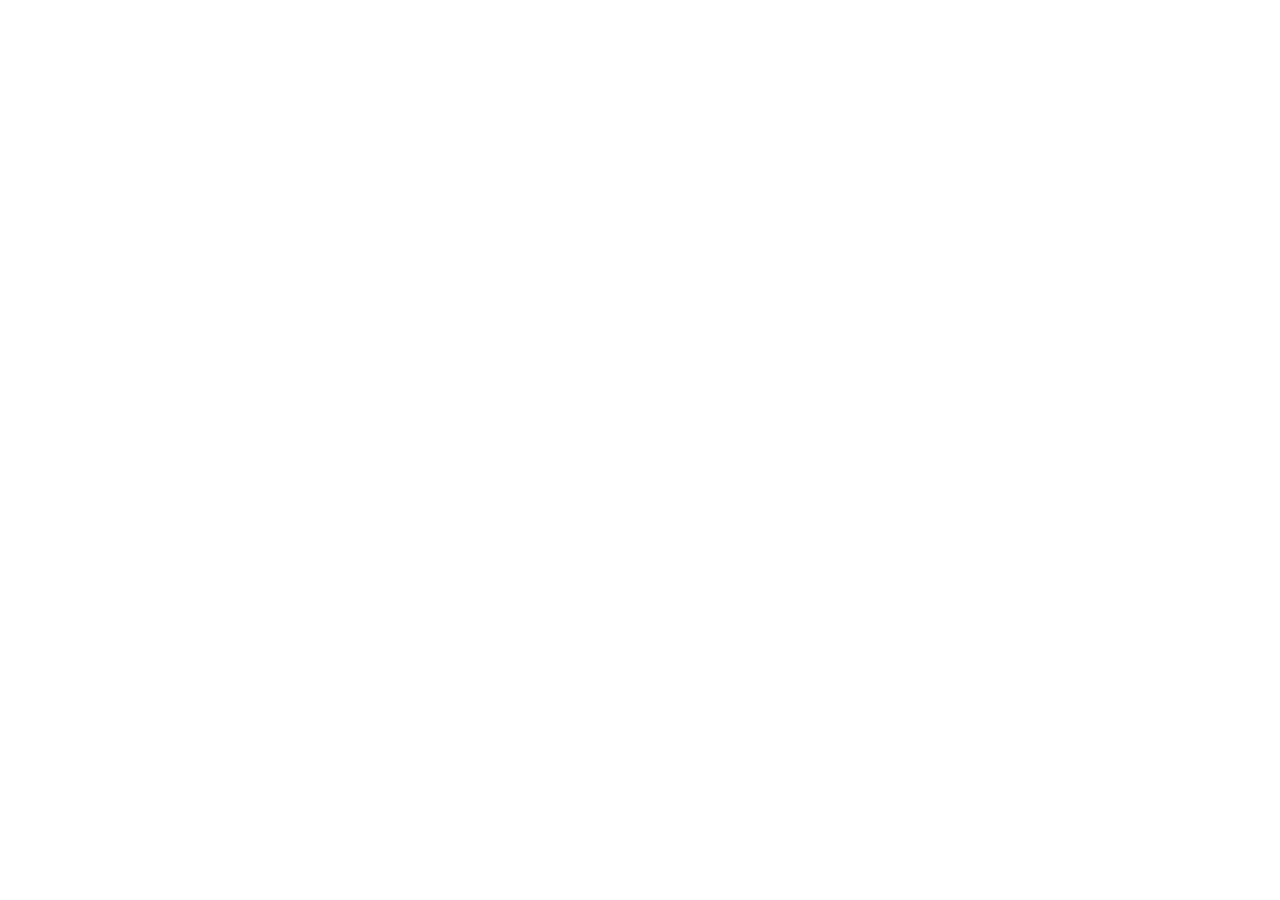
==== index.html @ 50c76ea8 "Initial release." ====
<!DOCTYPE html>
<html>
<head>
  <!--
    If you are serving your web app in a path other than the root, change the
    href value below to reflect the base path you are serving from.

    The path provided below has to start and end with a slash "/" in order for
    it to work correctly.

    For more details:
    * https://developer.mozilla.org/en-US/docs/Web/HTML/Element/base

    This is a placeholder for base href that will be replaced by the value of
    the `--base-href` argument provided to `flutter build`.
  -->
  <base href="$FLUTTER_BASE_HREF">

  <meta charset="UTF-8">
  <meta content="IE=Edge" http-equiv="X-UA-Compatible">
  <meta name="description" content="A new Flutter project.">

  <!-- iOS meta tags & icons -->
  <meta name="mobile-web-app-capable" content="yes">
  <meta name="apple-mobile-web-app-status-bar-style" content="black">
  <meta name="apple-mobile-web-app-title" content="syntax_folio">
  <link rel="apple-touch-icon" href="icons/Icon-192.png">

  <!-- Favicon -->
  <link rel="icon" type="image/png" href="favicon.png"/>

  <title>syntax_folio</title>
  <link rel="manifest" href="manifest.json">
</head>
<body>
  <!--
    You can customize the "flutter_bootstrap.js" script.
    This is useful to provide a custom configuration to the Flutter loader
    or to give the user feedback during the initialization process.

    For more details:
    * https://docs.flutter.dev/platform-integration/web/initialization
  -->
  <script src="flutter_bootstrap.js" async></script>
</body>
</html>
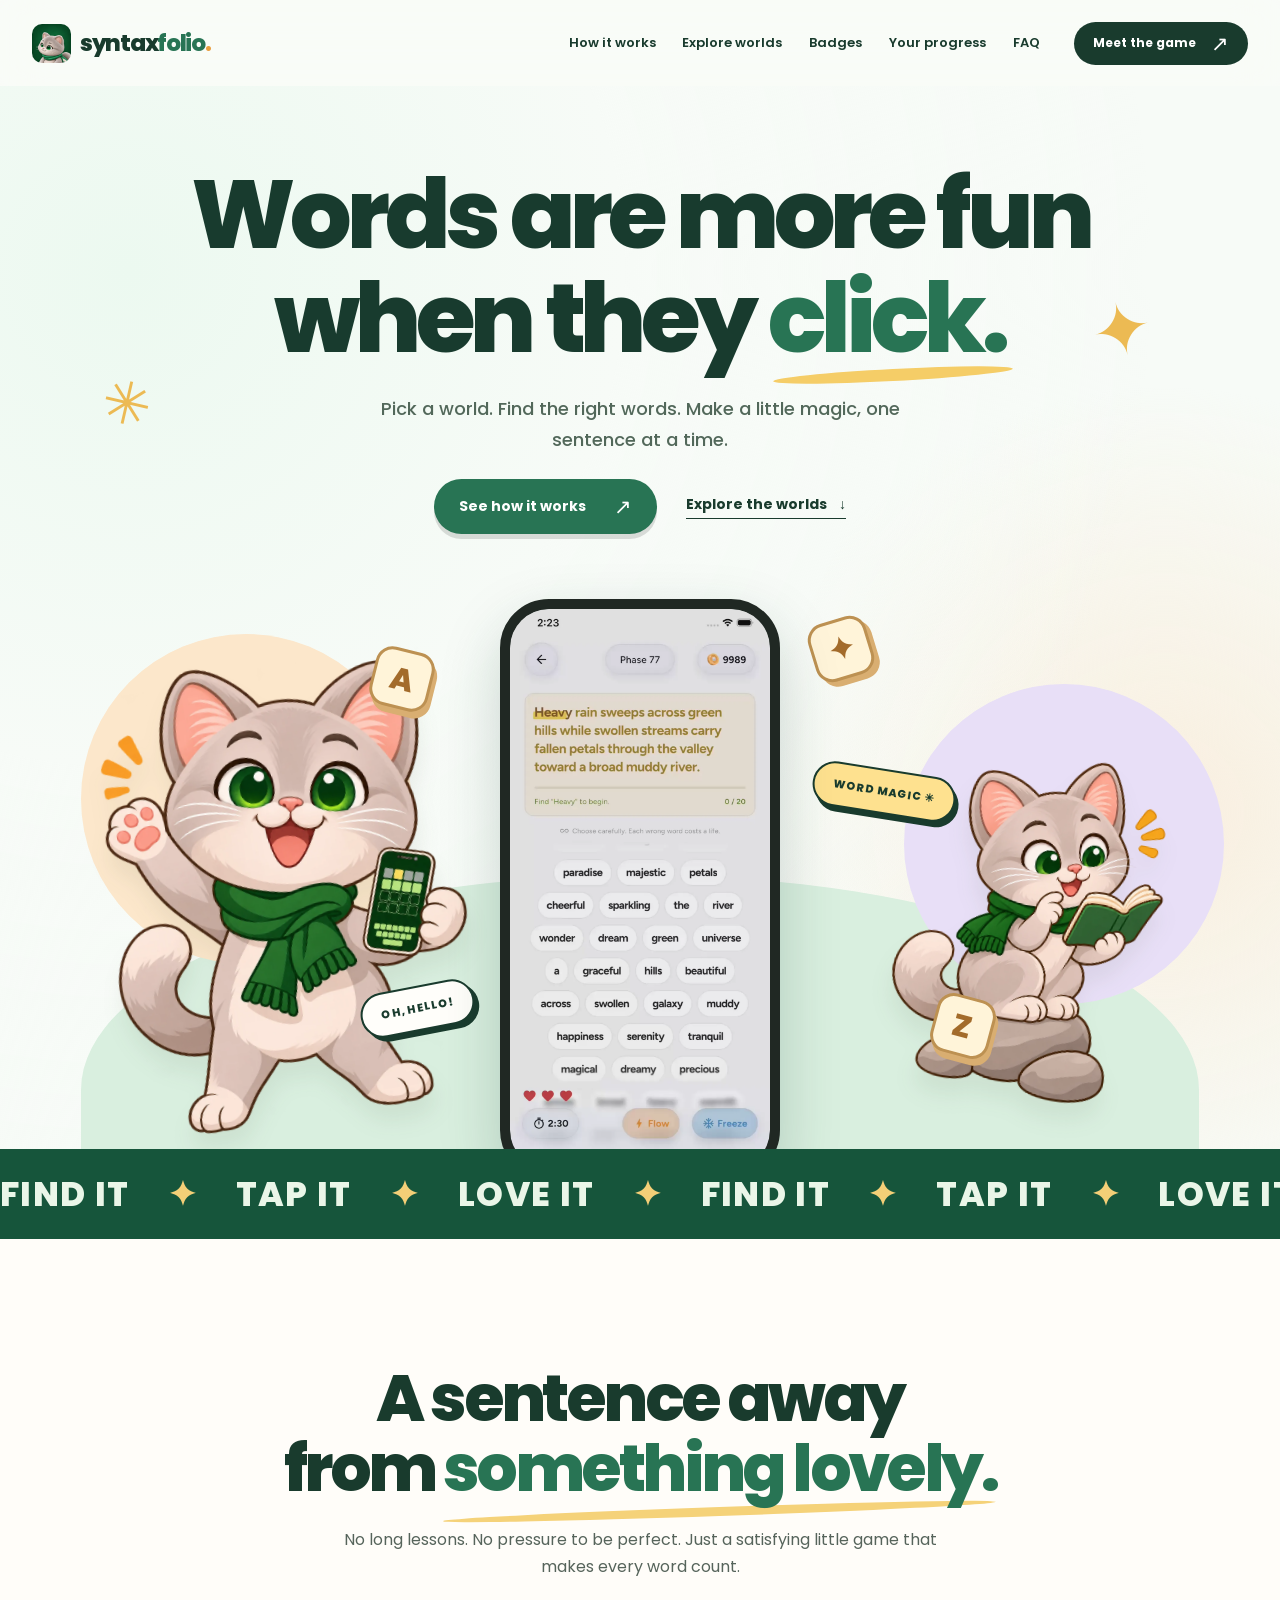
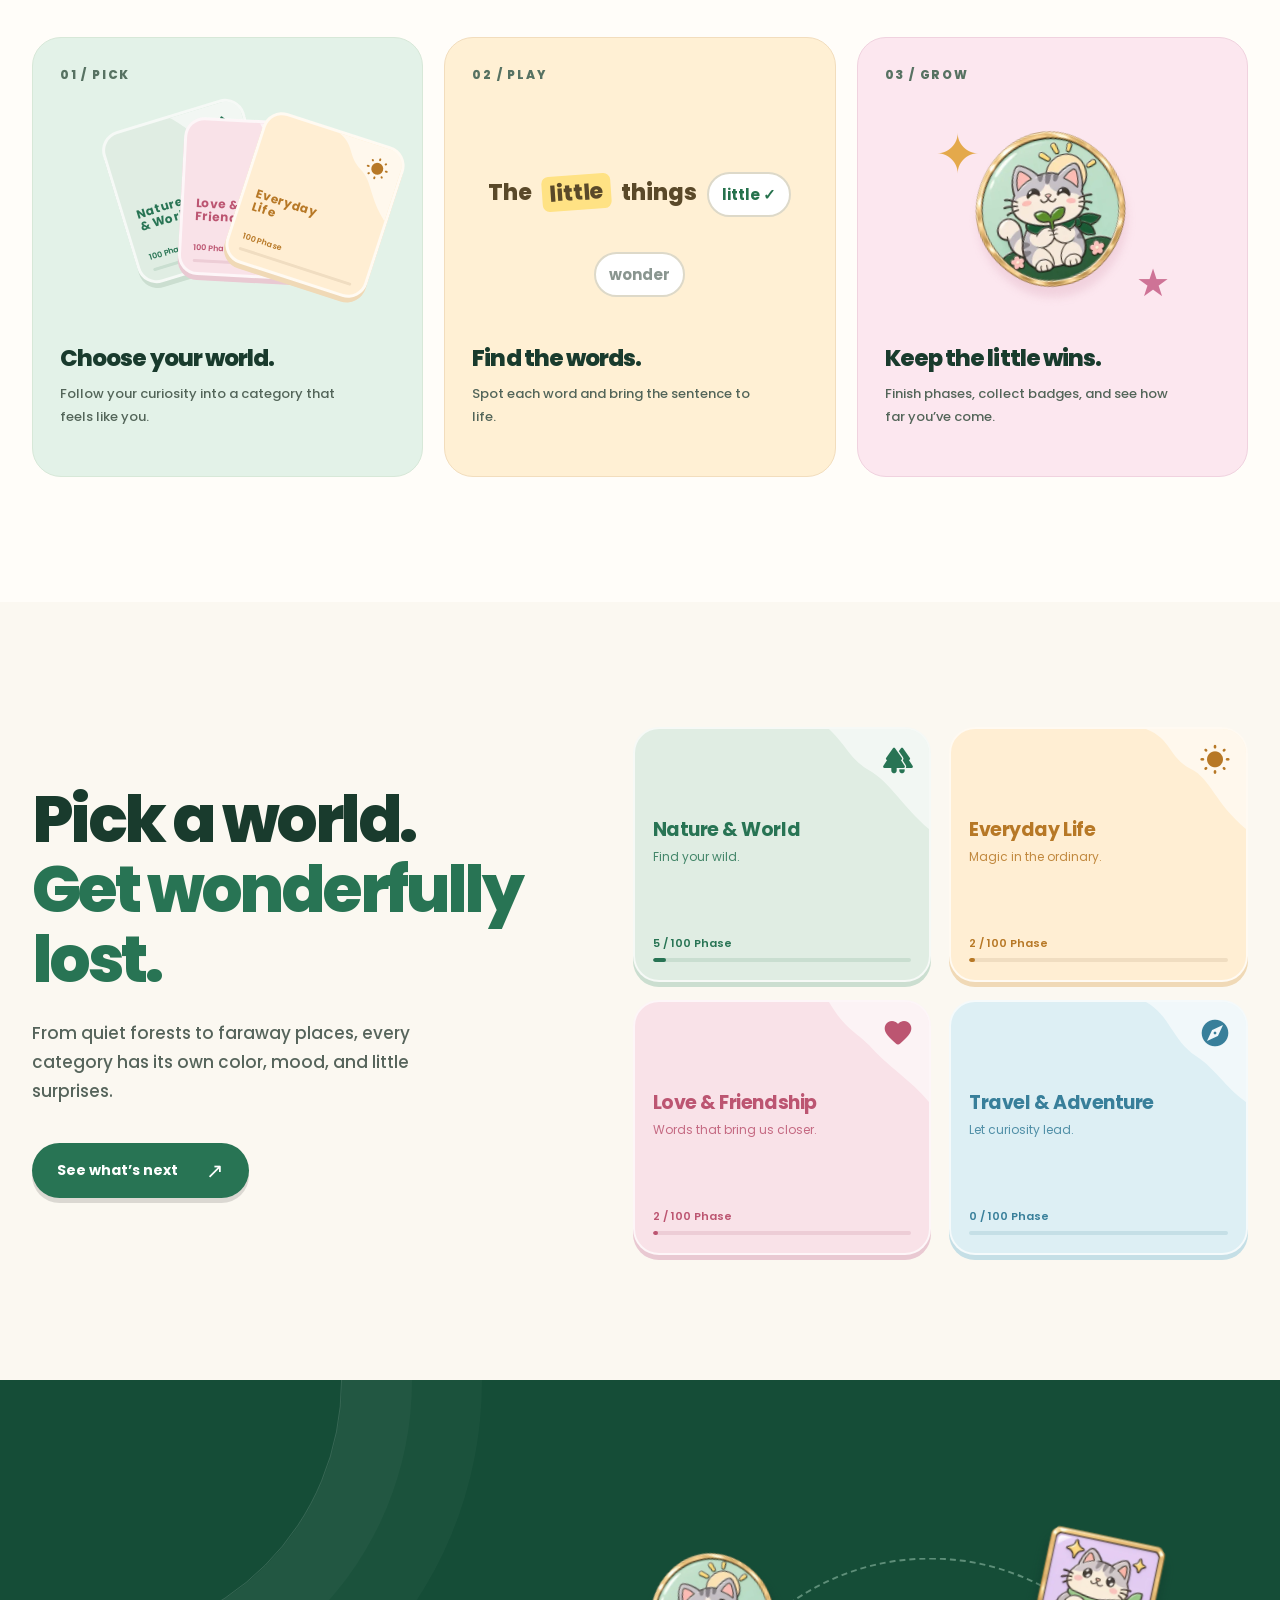
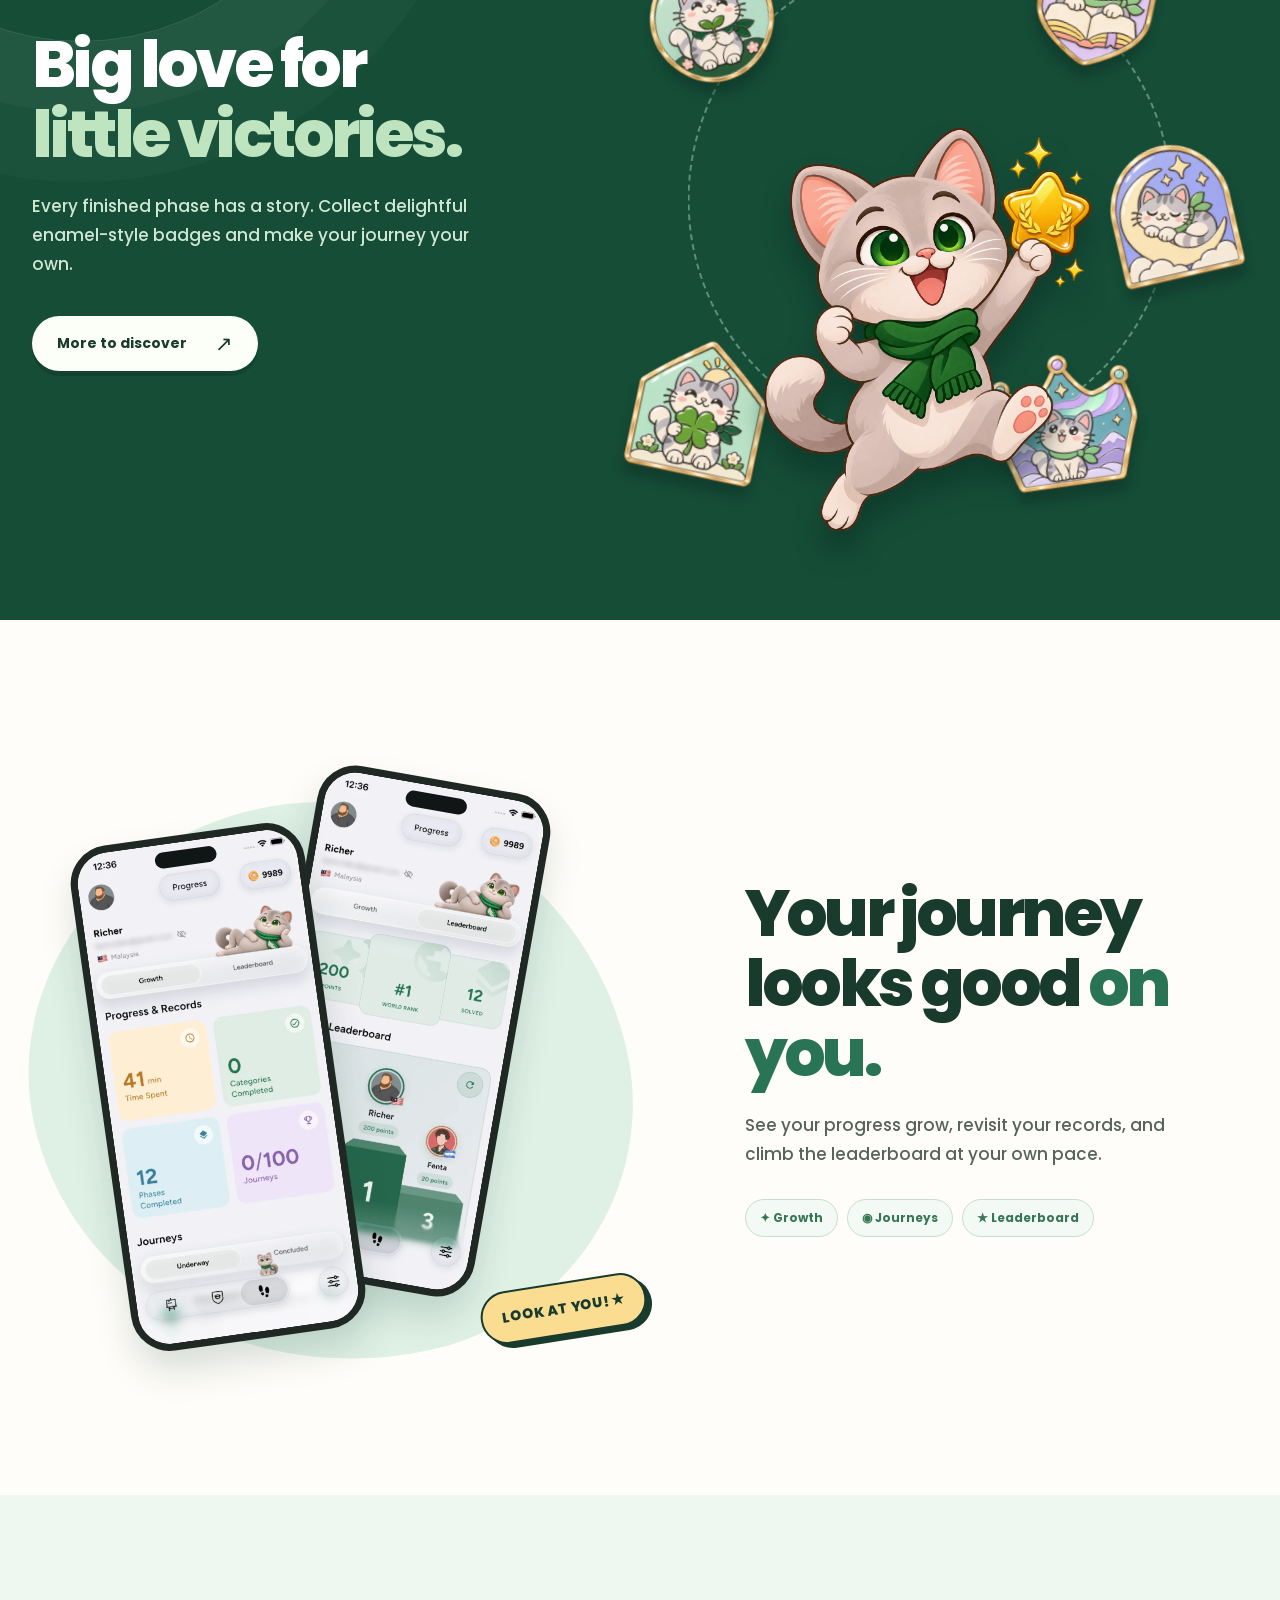
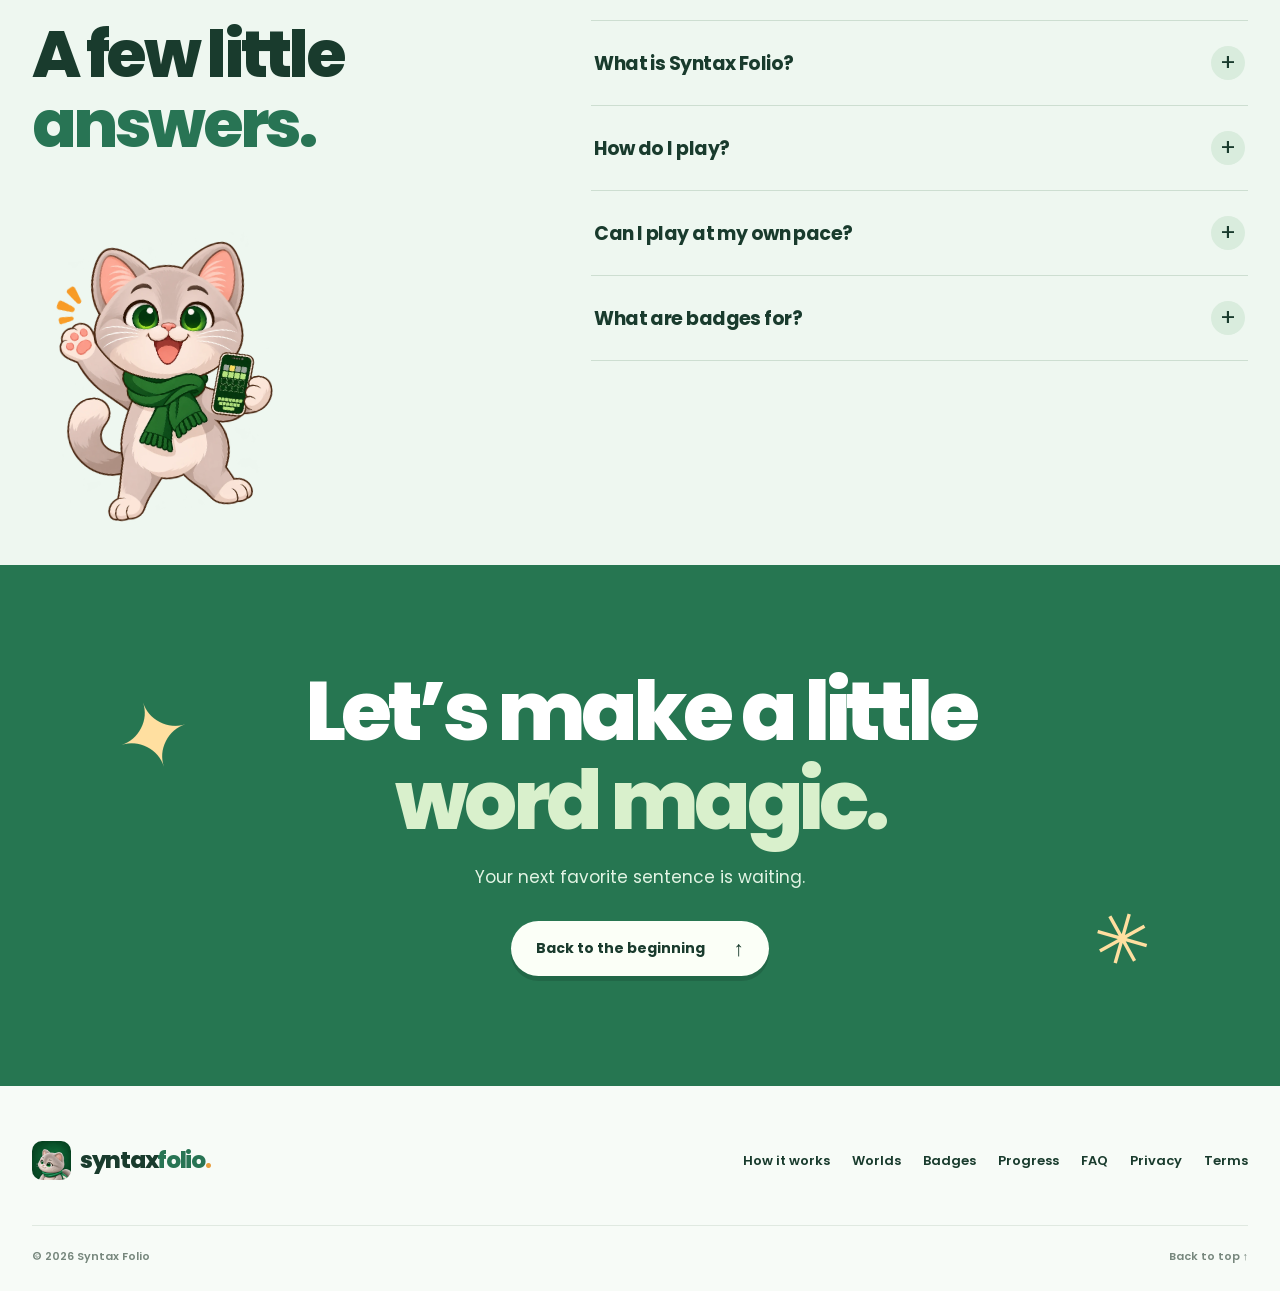
==== commit bef55e1c: "Major releases." ====
--- a/index.html
+++ b/index.html
@@ -1,46 +1,82 @@
-<!DOCTYPE html>
-<html>
+<!doctype html>
+<html lang="en">
 <head>
-  <!--
-    If you are serving your web app in a path other than the root, change the
-    href value below to reflect the base path you are serving from.
-
-    The path provided below has to start and end with a slash "/" in order for
-    it to work correctly.
-
-    For more details:
-    * https://developer.mozilla.org/en-US/docs/Web/HTML/Element/base
-
-    This is a placeholder for base href that will be replaced by the value of
-    the `--base-href` argument provided to `flutter build`.
-  -->
-  <base href="$FLUTTER_BASE_HREF">
-
-  <meta charset="UTF-8">
-  <meta content="IE=Edge" http-equiv="X-UA-Compatible">
-  <meta name="description" content="A new Flutter project.">
-
-  <!-- iOS meta tags & icons -->
-  <meta name="mobile-web-app-capable" content="yes">
-  <meta name="apple-mobile-web-app-status-bar-style" content="black">
-  <meta name="apple-mobile-web-app-title" content="syntax_folio">
-  <link rel="apple-touch-icon" href="icons/Icon-192.png">
-
-  <!-- Favicon -->
-  <link rel="icon" type="image/png" href="favicon.png"/>
-
-  <title>syntax_folio</title>
-  <link rel="manifest" href="manifest.json">
+  <meta charset="utf-8">
+  <meta name="viewport" content="width=device-width, initial-scale=1">
+  <meta name="theme-color" content="#f7fbf7">
+  <meta name="description" content="Syntax Folio turns finding words into a little everyday adventure. Pick a world, finish a sentence, and collect charming cat badges along the way.">
+  <meta property="og:title" content="Syntax Folio — Make a little word magic">
+  <meta property="og:description" content="Pick a world, find the words, and make a little magic.">
+  <meta property="og:type" content="website">
+  <link rel="icon" type="image/png" href="./favicon.png">
+  <link rel="apple-touch-icon" href="./apple-touch-icon.png">
+  <link rel="stylesheet" href="./styles.css">
+  <script src="./script.js" defer></script>
+  <title>Syntax Folio — Make a little word magic</title>
 </head>
 <body>
-  <!--
-    You can customize the "flutter_bootstrap.js" script.
-    This is useful to provide a custom configuration to the Flutter loader
-    or to give the user feedback during the initialization process.
-
-    For more details:
-    * https://docs.flutter.dev/platform-integration/web/initialization
-  -->
-  <script src="flutter_bootstrap.js" async></script>
+  <a class="skip-link" href="#main">Skip to content</a>
+  <header class="site-header" id="top">
+    <div class="nav-shell page-width">
+      <a class="brand" href="#top" aria-label="Syntax Folio, back to top"><span class="brand-mark" aria-hidden="true"><img src="./assets/syntaxfolio_cat_green.png" alt=""></span><span>syntax<span class="brand-accent">folio</span><span class="brand-period">.</span></span></a>
+      <button class="menu-toggle" type="button" aria-label="Open menu" aria-controls="site-nav" aria-expanded="false"><span></span><span></span><span></span></button>
+      <nav class="site-nav" id="site-nav" aria-label="Main navigation"><a href="#how-it-works">How it works</a><a href="#worlds">Explore worlds</a><a href="#badges">Badges</a><a href="#progress">Your progress</a><a href="#faq">FAQ</a></nav>
+      <a class="button button-dark nav-cta" href="#how-it-works">Meet the game <span aria-hidden="true">↗</span></a>
+    </div>
+  </header>
+  <main id="main">
+    <section class="hero" aria-labelledby="hero-title">
+      <div class="hero-spark hero-spark-one" aria-hidden="true">✳</div><div class="hero-spark hero-spark-two" aria-hidden="true">✦</div>
+      <div class="hero-intro page-width">
+        <h1 id="hero-title">Words are more fun<br>when they <em>click.</em></h1>
+        <p class="hero-copy">Pick a world. Find the right words. Make a little magic, one sentence at a time.</p>
+        <div class="hero-actions"><a class="button button-green" href="#how-it-works">See how it works <span aria-hidden="true">↗</span></a><a class="text-link" href="#worlds">Explore the worlds <span aria-hidden="true">↓</span></a></div>
+      </div>
+      <div class="hero-stage page-width" aria-label="Preview of the Syntax Folio game">
+        <span class="hero-blob hero-blob-left" aria-hidden="true"></span><span class="hero-blob hero-blob-right" aria-hidden="true"></span>
+        <span class="floating-tile tile-one" aria-hidden="true">A</span><span class="floating-tile tile-two" aria-hidden="true">✦</span><span class="floating-tile tile-three" aria-hidden="true">Z</span>
+        <img class="hero-cat hero-cat-left" src="./assets/cat-hello.webp" alt="The Syntax Folio cat waving hello while holding a phone" width="420" height="560" fetchpriority="high">
+        <img class="hero-cat hero-cat-right" src="./assets/cat-reading.webp" alt="The Syntax Folio cat reading a book while sitting on stones" width="370" height="500">
+        <div class="hero-sticker sticker-one" aria-hidden="true">OH, HELLO!</div><div class="hero-sticker sticker-two" aria-hidden="true">WORD MAGIC ✳</div>
+      </div>
+      <div class="phone phone-hero"><video src="./assets/preview.mp4" poster="./assets/preview-poster.webp" aria-label="Gameplay preview: find words to finish a sentence" autoplay muted loop playsinline preload="metadata"></video></div>
+      <div class="ticker" aria-hidden="true"><div class="ticker-track">FIND IT <span>✦</span> TAP IT <span>✦</span> LOVE IT <span>✦</span> FIND IT <span>✦</span> TAP IT <span>✦</span> LOVE IT <span>✦</span> FIND IT <span>✦</span> TAP IT <span>✦</span> LOVE IT <span>✦</span></div></div>
+    </section>
+    <section class="section how-section page-width" id="how-it-works" aria-labelledby="how-title">
+      <div class="section-heading centered"><h2 id="how-title">A sentence away<br>from <span class="underlined">something lovely.</span></h2><p>No long lessons. No pressure to be perfect. Just a satisfying little game that makes every word count.</p></div>
+      <div class="steps-grid">
+        <article class="step-card step-mint"><div class="step-number">01 / PICK</div><div class="step-art step-art-world">
+          <div class="mini-world mini-world-green"><svg class="category-wave" viewBox="0 0 100 100" aria-hidden="true"><path d="M0 0 C20 19 20 30 43 43 C64 57 74 78 100 100 L100 0 Z"></path></svg><span class="material-icon category-icon" aria-hidden="true">&#xf0322;</span><strong>Nature<br>&amp; World</strong><small>100 Phase</small><i class="mini-track" aria-hidden="true"></i></div>
+          <div class="mini-world mini-world-pink"><svg class="category-wave" viewBox="0 0 100 100" aria-hidden="true"><path d="M0 0 C16 27 27 30 40 43 C58 64 81 77 100 100 L100 0 Z"></path></svg><span class="material-icon category-icon" aria-hidden="true">&#xf738;</span><strong>Love &amp;<br>Friendship</strong><small>100 Phase</small><i class="mini-track" aria-hidden="true"></i></div>
+          <div class="mini-world mini-world-yellow"><svg class="category-wave" viewBox="0 0 100 100" aria-hidden="true"><path d="M0 0 C26 10 22 28 45 40 C65 50 68 73 100 100 L100 0 Z"></path></svg><span class="material-icon category-icon" aria-hidden="true">&#xf02ae;</span><strong>Everyday<br>Life</strong><small>100 Phase</small><i class="mini-track" aria-hidden="true"></i></div>
+        </div><h3>Choose your world.</h3><p>Follow your curiosity into a category that feels like you.</p></article>
+        <article class="step-card step-cream"><div class="step-number">02 / PLAY</div><div class="step-art word-art" aria-hidden="true"><span>The</span><span class="word-highlight">little</span><span>things</span><span class="word-choice">little ✓</span><span class="word-choice faded">wonder</span></div><h3>Find the words.</h3><p>Spot each word and bring the sentence to life.</p></article>
+        <article class="step-card step-pink"><div class="step-number">03 / GROW</div><div class="step-art reward-art" aria-hidden="true"><span class="reward-sun">✦</span><img src="./assets/badge-first-purr.webp" alt="" width="155" height="155"><span class="reward-star">★</span></div><h3>Keep the little wins.</h3><p>Finish phases, collect badges, and see how far you’ve come.</p></article>
+      </div>
+    </section>
+    <section class="worlds-section section" id="worlds" aria-labelledby="worlds-title"><div class="page-width worlds-layout">
+      <div class="worlds-copy"><h2 id="worlds-title">Pick a world.<br><em>Get wonderfully lost.</em></h2><p>From quiet forests to faraway places, every category has its own color, mood, and little surprises.</p><a class="button button-green" href="#progress">See what’s next <span aria-hidden="true">↗</span></a></div>
+      <div class="worlds-art" aria-label="A selection of colorful categories">
+        <div class="world-card world-green"><svg class="category-wave" viewBox="0 0 100 100" aria-hidden="true"><path d="M0 0 C20 19 20 30 43 43 C64 57 74 78 100 100 L100 0 Z"></path></svg><span class="material-icon category-icon" aria-hidden="true">&#xf0322;</span><strong>Nature &amp; World</strong><small>Find your wild.</small><div class="category-progress"><span>5 / 100 Phase</span><i><b style="width:5%"></b></i></div></div>
+        <div class="world-card world-yellow"><svg class="category-wave" viewBox="0 0 100 100" aria-hidden="true"><path d="M0 0 C26 10 22 28 45 40 C65 50 68 73 100 100 L100 0 Z"></path></svg><span class="material-icon category-icon" aria-hidden="true">&#xf02ae;</span><strong>Everyday Life</strong><small>Magic in the ordinary.</small><div class="category-progress"><span>2 / 100 Phase</span><i><b style="width:2%"></b></i></div></div>
+        <div class="world-card world-pink"><svg class="category-wave" viewBox="0 0 100 100" aria-hidden="true"><path d="M0 0 C16 27 27 30 40 43 C58 64 81 77 100 100 L100 0 Z"></path></svg><span class="material-icon category-icon" aria-hidden="true">&#xf738;</span><strong>Love &amp; Friendship</strong><small>Words that bring us closer.</small><div class="category-progress"><span>2 / 100 Phase</span><i><b style="width:2%"></b></i></div></div>
+        <div class="world-card world-blue"><svg class="category-wave" viewBox="0 0 100 100" aria-hidden="true"><path d="M0 0 C24 13 26 38 50 54 C72 69 77 83 100 100 L100 0 Z"></path></svg><span class="material-icon category-icon" aria-hidden="true">&#xf724;</span><strong>Travel &amp; Adventure</strong><small>Let curiosity lead.</small><div class="category-progress"><span>0 / 100 Phase</span><i><b style="width:0%"></b></i></div></div>
+      </div>
+    </div></section>
+    <section class="badges-section section" id="badges" aria-labelledby="badges-title"><div class="page-width badges-layout">
+      <div class="badges-copy"><h2 id="badges-title">Big love for<br><em>little victories.</em></h2><p>Every finished phase has a story. Collect delightful enamel-style badges and make your journey your own.</p><a class="button button-light" href="#progress">More to discover <span aria-hidden="true">↗</span></a></div>
+      <div class="badge-scene" aria-label="A collection of Syntax Folio badges"><span class="badge-orbit" aria-hidden="true"></span><img class="badge badge-a" src="./assets/badge-first-purr.webp" alt="First Purr badge" loading="lazy"><img class="badge badge-b" src="./assets/badge-word-weaver.webp" alt="Word Weaver badge" loading="lazy"><img class="badge badge-c" src="./assets/badge-moonlit-whiskers.webp" alt="Moonlit Whiskers badge" loading="lazy"><img class="badge badge-d" src="./assets/badge-lucky-clover.webp" alt="Lucky Clover badge" loading="lazy"><img class="badge badge-e" src="./assets/badge-aurora-admirer.webp" alt="Aurora Admirer badge" loading="lazy"><img class="badges-cat" src="./assets/cat-celebrate.webp" alt="The cat celebrating with a golden badge" loading="lazy"></div>
+    </div></section>
+    <section class="section progress-section page-width" id="progress" aria-labelledby="progress-title">
+      <div class="progress-visual"><div class="progress-blob" aria-hidden="true"></div><div class="phone phone-progress phone-progress-back"><span class="phone-camera" aria-hidden="true"></span><img src="./assets/screen-6.webp" alt="Leaderboard preview" loading="lazy" width="680" height="1471"></div><div class="phone phone-progress phone-progress-front"><span class="phone-camera" aria-hidden="true"></span><img src="./assets/screen-5.webp" alt="Growth and progress preview" loading="lazy" width="680" height="1471"></div><span class="progress-sticker" aria-hidden="true">LOOK AT YOU! ★</span></div>
+      <div class="progress-copy"><h2 id="progress-title">Your journey<br>looks good <em>on you.</em></h2><p>See your progress grow, revisit your records, and climb the leaderboard at your own pace.</p><div class="progress-chips"><span>✦ Growth</span><span>◉ Journeys</span><span>★ Leaderboard</span></div></div>
+    </section>
+    <section class="faq-section section" id="faq" aria-labelledby="faq-title"><div class="page-width faq-layout">
+      <div class="faq-intro"><h2 id="faq-title">A few little<br><em>answers.</em></h2><img src="./assets/cat-hello.webp" alt="Our cat is happy to help" loading="lazy"></div>
+      <div class="faq-list"><details><summary>What is Syntax Folio?<span aria-hidden="true">+</span></summary><p>It’s a word-finding game where you complete sentences, explore themed worlds, and celebrate your progress along the way.</p></details><details><summary>How do I play?<span aria-hidden="true">+</span></summary><p>Choose a category and phase, then tap the correct words in order to complete the sentence. Each phase is a fresh little challenge.</p></details><details><summary>Can I play at my own pace?<span aria-hidden="true">+</span></summary><p>Absolutely. Pick a world whenever you like and return to your journey whenever a little wordplay sounds good.</p></details><details><summary>What are badges for?<span aria-hidden="true">+</span></summary><p>Badges mark the milestones you reach as you play. Collect them and watch your own story take shape.</p></details></div>
+    </div></section>
+    <section class="final-cta" aria-labelledby="final-title"><div class="page-width final-inner"><span class="final-star final-star-a" aria-hidden="true">✦</span><span class="final-star final-star-b" aria-hidden="true">✳</span><h2 id="final-title">Let’s make a little<br><em>word magic.</em></h2><p>Your next favorite sentence is waiting.</p><a class="button button-light" href="#top">Back to the beginning <span aria-hidden="true">↑</span></a></div></section>
+  </main>
+  <footer class="site-footer"><div class="page-width footer-main"><a class="brand" href="#top"><span class="brand-mark" aria-hidden="true"><img src="./assets/syntaxfolio_cat_green.png" alt=""></span><span>syntax<span class="brand-accent">folio</span><span class="brand-period">.</span></span></a><nav aria-label="Footer navigation"><a href="#how-it-works">How it works</a><a href="#worlds">Worlds</a><a href="#badges">Badges</a><a href="#progress">Progress</a><a href="#faq">FAQ</a><a href="./privacy/">Privacy</a><a href="./terms/">Terms</a></nav></div><div class="footer-bottom page-width"><span>© <span id="year">2026</span> Syntax Folio</span><a href="#top">Back to top ↑</a></div></footer>
 </body>
 </html>
--- a/styles.css
+++ b/styles.css
@@ -0,0 +1,276 @@
+@font-face{font-family:Poppins;font-style:normal;font-weight:400;font-display:swap;src:url('./assets/poppins-400.woff2') format('woff2')}
+@font-face{font-family:Poppins;font-style:normal;font-weight:500;font-display:swap;src:url('./assets/poppins-500.woff2') format('woff2')}
+@font-face{font-family:Poppins;font-style:normal;font-weight:600;font-display:swap;src:url('./assets/poppins-600.woff2') format('woff2')}
+@font-face{font-family:Poppins;font-style:normal;font-weight:700;font-display:swap;src:url('./assets/poppins-700.woff2') format('woff2')}
+@font-face{font-family:Poppins;font-style:normal;font-weight:800;font-display:swap;src:url('./assets/poppins-800.woff2') format('woff2')}
+@font-face{font-family:Poppins;font-style:normal;font-weight:900;font-display:swap;src:url('./assets/poppins-900.woff2') format('woff2')}
+:root{--ink:#193b2d;--deep:#154d37;--green:#287454;--green-dark:#16553b;--mint:#dcefe3;--pale:#f7fbf7;--cream:#fff9ee;--yellow:#ffeec7;--pink:#fbe4eb;--blue:#dff2f7;--line:#d4e4d9;--body:#56645b}
+*{box-sizing:border-box}
+html{scroll-behavior:smooth;scroll-padding-top:90px}
+body{margin:0;overflow-x:hidden;background:#fffdf9;color:var(--ink);font-family:Poppins,Arial,sans-serif;font-size:16px}
+img{max-width:100%;display:block}
+a{color:inherit;text-decoration:none}
+button{font:inherit}
+::selection{background:#ffe7a4;color:var(--ink)}
+.page-width{width:min(100% - 64px,1260px);margin-inline:auto}
+.skip-link{position:fixed;top:-80px;left:20px;z-index:100;background:var(--ink);color:white;padding:12px 18px;border-radius:12px}
+.skip-link:focus{top:12px}
+.site-header{position:sticky;top:0;z-index:50;background:rgba(247,251,247,.72);-webkit-backdrop-filter:blur(22px) saturate(1.25);backdrop-filter:blur(22px) saturate(1.25)}
+.nav-shell{height:86px;display:flex;align-items:center;gap:34px}
+.brand{display:inline-flex;align-items:center;gap:9px;white-space:nowrap;font-size:23px;font-weight:800;letter-spacing:-1.3px;line-height:1}
+.brand-mark{display:block;width:39px;height:39px;overflow:hidden;border-radius:13px;background:#d9ebdb;transform:rotate(-8deg)}
+.brand-mark img{width:100%;height:100%;object-fit:cover;object-position:center 17%;transform:scale(1.5) rotate(8deg)}
+.brand-accent{color:var(--green)}
+.brand-period{color:#e99e3f}
+.site-nav{display:flex;align-items:center;gap:clamp(15px,2.1vw,34px);margin-left:auto}
+.site-nav a,.footer-main nav a{font-size:13px;font-weight:600;transition:color .2s}
+.site-nav a:hover,.footer-main nav a:hover{color:var(--green)}
+.button{display:inline-flex;align-items:center;justify-content:center;gap:28px;min-height:55px;padding:13px 25px;border-radius:100px;font-size:14px;font-weight:700;white-space:nowrap;box-shadow:0 5px 0 rgba(0,0,0,.13);transition:transform .22s,box-shadow .22s,background-color .22s}
+.button:hover{transform:translateY(3px);box-shadow:0 2px 0 rgba(0,0,0,.13)}
+.button span{font-size:21px;font-weight:500;line-height:1}
+.button-dark{background:var(--ink);color:#fff}
+.button-green{background:var(--green);color:#fff}
+.button-light{background:#fbfff7;color:var(--ink)}
+.nav-cta{min-height:43px;padding:9px 19px;gap:15px;font-size:12px;box-shadow:none}
+.nav-cta:hover{box-shadow:none;transform:translateY(-2px)}
+.menu-toggle{display:none}
+.eyebrow{margin:0 0 20px;font-size:12px;font-weight:800;letter-spacing:.17em;color:#b0634e;text-transform:uppercase}
+.eyebrow-green{color:var(--green)}
+.eyebrow-light{color:#c9f2d4}
+.eyebrow-dot{display:inline-block;width:8px;height:8px;margin-right:6px;border-radius:50%;background:#e6a63f}
+h1,h2,h3,p{margin-top:0}
+h1,h2{font-weight:800;letter-spacing:-.055em;line-height:1.07}
+h1 em,h2 em{font-style:normal;color:var(--green)}
+h2{font-size:clamp(42px,5.1vw,76px)}
+p{line-height:1.7}
+.hero{position:relative;overflow:hidden;background:radial-gradient(circle at 10% 16%,#ecf9f0 0,#f7fbf7 33%,transparent 68%),radial-gradient(circle at 91% 63%,#f9efdf 0,transparent 31%),#f7fbf7}
+.hero-intro{position:relative;z-index:3;text-align:center;padding-top:76px}
+.hero h1{margin:0 auto 24px;max-width:1000px;font-size:clamp(56px,7.6vw,112px);color:#183b2e}
+.hero h1 em{position:relative;white-space:nowrap}
+.hero h1 em:after{content:"";position:absolute;left:2%;right:-3%;bottom:4%;height:12px;background:#f5cd67;z-index:-1;transform:rotate(-3deg);border-radius:50%}
+.hero-copy{max-width:540px;margin:0 auto 24px;color:#52685a;font-size:18px;font-weight:500}
+.hero-actions{display:flex;justify-content:center;align-items:center;gap:29px}
+.text-link{font-size:14px;font-weight:700;border-bottom:1.5px solid var(--ink);padding-bottom:3px}
+.text-link span{margin-left:9px}
+.hero-stage{position:relative;height:585px;margin-top:30px;isolation:isolate}
+.hero-stage:before{content:"";position:absolute;left:4%;right:4%;bottom:-156px;height:430px;border-radius:50% 50% 0 0;background:#d9efdf;z-index:-2}
+.hero-blob{position:absolute;border-radius:50%;z-index:-1}
+.hero-blob-left{width:330px;height:330px;left:4%;top:70px;background:#fce7cb}
+.hero-blob-right{width:320px;height:320px;right:2%;top:120px;background:#e8dff7}
+.hero-cat{position:absolute;object-fit:contain;filter:drop-shadow(0 18px 10px rgba(58,73,50,.08))}
+.hero-cat-left{z-index:3;width:390px;left:5%;bottom:-20px;transform:rotate(-9deg)}
+.hero-cat-right{z-index:3;width:310px;right:5%;bottom:-30px;transform:rotate(8deg)}
+.phone{position:relative;overflow:hidden;background:#111615;border:10px solid #202823;border-radius:49px;box-shadow:0 25px 60px #1d453c35,0 4px 0 #4d5f54 inset}
+.phone img,.phone video{display:block;width:100%;height:100%;object-fit:cover;border-radius:37px}
+.phone-camera{position:absolute;z-index:2;top:12px;left:50%;transform:translateX(-50%);width:77px;height:20px;border-radius:16px;background:#101615}
+.phone-hero{position:absolute;z-index:5;left:50%;bottom:60px;width:280px;height:580px;transform:translateX(-50%)}
+.floating-tile{position:absolute;z-index:5;display:grid;place-items:center;width:60px;height:60px;border:3px solid #bd9152;border-radius:17px;background:#fff4d9;color:#a36b2b;font-weight:800;font-size:31px;box-shadow:4px 6px 0 #d9ae71}
+.tile-one{left:28%;top:85px;transform:rotate(14deg)}
+.tile-two{right:31%;top:55px;transform:rotate(-17deg)}
+.tile-three{right:21%;bottom:93px;transform:rotate(15deg)}
+.hero-sticker{position:absolute;z-index:4;display:grid;place-items:center;padding:12px 19px;background:#fffefa;border:2px solid var(--ink);border-radius:40px;font-size:11px;font-weight:800;letter-spacing:.06em;box-shadow:4px 5px 0 var(--ink)}
+.sticker-one{left:27%;bottom:118px;transform:rotate(-11deg)}
+.sticker-two{right:24%;top:205px;transform:rotate(9deg);background:#fee18f}
+.hero-spark{position:absolute;color:#ecba53;line-height:1}
+.hero-spark-one{left:8%;top:25%;font-size:59px;transform:rotate(13deg)}
+.hero-spark-two{right:10%;top:18%;font-size:72px;transform:rotate(-13deg)}
+.hero-bottom{position:relative;z-index:5;display:flex;align-items:center;justify-content:center;gap:25px;height:56px;background:#d9efdf;color:#38634b;font-size:11px;font-weight:800;letter-spacing:.13em;text-transform:uppercase}
+.hero-bottom span:nth-child(2){font-size:18px;color:#e8b545}
+.ticker{overflow:hidden;background:var(--green-dark);color:#eaf6e8;height:90px;display:flex;align-items:center;position:relative;z-index:6}
+.ticker-track{white-space:nowrap;width:max-content;font-size:34px;font-weight:800;letter-spacing:.04em;animation:ticker 26s linear infinite}
+.ticker-track span{color:#f4cf77;margin:0 30px}
+@keyframes ticker{to{transform:translateX(-33.333%)}}
+.section{padding-top:125px;padding-bottom:125px}
+.section-heading{max-width:750px;margin:0 auto 57px}
+.centered{text-align:center}
+.section-heading h2{margin-bottom:22px}
+.section-heading>p:last-child{max-width:615px;margin-inline:auto;color:var(--body);font-size:16px}
+.underlined{position:relative;white-space:nowrap;color:var(--green)}
+.underlined:after{content:"";position:absolute;bottom:-2px;left:0;right:0;height:9px;background:#f5d279;border-radius:50%;z-index:-1;transform:rotate(-2deg)}
+.steps-grid{display:grid;grid-template-columns:repeat(3,1fr);gap:21px}
+.step-card{position:relative;overflow:hidden;min-height:440px;padding:28px 27px 32px;border-radius:29px;border:1px solid #d7e8d8}
+.step-mint{background:#e3f2e8}.step-cream{background:#fff0d4;border-color:#f2ddbd}.step-pink{background:#fce7ef;border-color:#f0d2df}
+.step-number{font-size:12px;font-weight:800;letter-spacing:.15em;color:#577262}
+.step-art{position:relative;height:245px;margin-bottom:12px}
+.step-card h3{margin:0 0 8px;font-size:23px;letter-spacing:-.04em;font-weight:800}
+.step-card p{max-width:300px;margin:0;color:#536559;font-size:13px;font-weight:500}
+.mini-world{position:absolute;width:148px;height:158px;border:3px solid white;border-radius:24px;padding:65px 14px 15px;font-size:13px;font-weight:800;line-height:1.25;box-shadow:0 8px 0 #21493316}
+.mini-world span{position:absolute;right:13px;top:12px;font-size:25px}
+.mini-world-green{top:28px;left:17%;background:#d0e7da;color:#287454;transform:rotate(-17deg)}
+.mini-world-pink{top:36px;left:36%;background:#fbdde7;color:#bd4f73;transform:rotate(3deg)}
+.mini-world-yellow{top:42px;left:54%;background:#ffe5af;color:#af7627;transform:rotate(18deg)}
+.word-art{padding-top:53px;text-align:center}
+.word-art>span:not(.word-choice){display:inline-block;margin:5px;font-size:22px;font-weight:800;color:#5a4929}
+.word-art .word-highlight{background:#ffe284;border-radius:7px;padding:1px 7px;transform:rotate(-4deg)}
+.word-choice{display:inline-block;margin:35px 5px 0;padding:9px 13px;border:2px solid #ddd9c9;border-radius:30px;background:#fff;font-size:15px;font-weight:700;color:#26724d}
+.word-choice.faded{color:#8a9690}
+.reward-art{display:flex;align-items:center;justify-content:center}
+.reward-art img{width:180px;height:180px;object-fit:contain;transform:rotate(-11deg);filter:drop-shadow(0 11px 4px #b1507325)}
+.reward-sun,.reward-star{position:absolute;color:#e4a94b;font-size:54px}
+.reward-sun{left:15%;top:30px}.reward-star{right:15%;bottom:18px;color:#ce7396;font-size:38px}
+.worlds-section{background:#fbf8f1;overflow:hidden}
+.worlds-layout{display:grid;grid-template-columns:.9fr 1.1fr;gap:8%;align-items:center}
+.worlds-copy h2{margin-bottom:24px}
+.worlds-copy>p:not(.eyebrow),.badges-copy>p:not(.eyebrow),.progress-copy>p:not(.eyebrow){max-width:450px;color:var(--body);font-size:17px;font-weight:500}
+.worlds-copy .button{margin-top:20px}
+.worlds-art{position:relative;height:555px}
+.world-card{position:absolute;width:44%;height:215px;display:flex;flex-direction:column;justify-content:flex-end;gap:3px;padding:20px 21px;border:3px solid white;border-radius:28px;box-shadow:0 11px 0 #21493316}
+.world-card strong{font-size:20px;line-height:1.2}
+.world-card small{font-size:11px;font-weight:500}
+.world-icon{position:absolute;top:16px;right:20px;font-size:28px}
+.world-green{top:0;left:2%;background:#e0efe4;color:#287454;transform:rotate(-8deg)}
+.world-yellow{top:10px;right:5%;background:#ffedca;color:#b57e2f;transform:rotate(9deg)}
+.world-pink{bottom:23px;left:4%;background:#fae4ec;color:#bd5779;transform:rotate(5deg)}
+.world-blue{bottom:8px;right:1%;background:#e0f3f8;color:#3684a2;transform:rotate(-7deg)}
+.worlds-cat{position:absolute;width:48%;left:27%;bottom:-64px;filter:drop-shadow(0 16px 11px #614e3f20)}
+.badges-section{position:relative;overflow:hidden;background:#154d37;color:#f7fff6}
+.badges-section:before{content:"";position:absolute;width:520px;height:520px;left:-180px;top:-260px;border:1px solid #ffffff25;border-radius:50%;box-shadow:0 0 0 70px #ffffff08,0 0 0 140px #ffffff07}
+.badges-layout{display:grid;grid-template-columns:.9fr 1.1fr;align-items:center;gap:5%}
+.badges-copy h2{color:white;margin-bottom:22px}
+.badges-copy h2 em{color:#bde4be}
+.badges-copy>p:not(.eyebrow){color:#d0e7d5}
+.badges-copy .button{margin-top:20px}
+.badge-scene{position:relative;height:590px}
+.badge-orbit{position:absolute;width:485px;height:485px;left:50%;top:50%;transform:translate(-50%,-50%);border:2px dashed #c4e9d36b;border-radius:50%}
+.badge{position:absolute;z-index:2;width:150px;height:150px;object-fit:contain;filter:drop-shadow(0 12px 6px #0c31278c);transition:transform .3s}
+.badge:hover{transform:scale(1.12) rotate(-5deg)}
+.badge-a{left:4%;top:6%;transform:rotate(-15deg)}.badge-b{right:12%;top:3%;transform:rotate(12deg)}.badge-c{right:0;top:39%;transform:rotate(-13deg)}.badge-d{left:2%;bottom:2%;transform:rotate(12deg)}.badge-e{right:17%;bottom:0;transform:rotate(-8deg)}
+.badges-cat{position:absolute;z-index:3;width:350px;left:50%;bottom:-46px;transform:translateX(-50%);filter:drop-shadow(0 20px 12px #082b2180)}
+.progress-section{display:grid;grid-template-columns:1.1fr .9fr;align-items:center;gap:8%;min-height:800px}
+.progress-visual{position:relative;height:625px}
+.progress-blob{position:absolute;inset:55px 20px 5px 0;background:#dff0e5;border-radius:48% 52% 43% 57% / 46% 56% 44% 54%;transform:rotate(-12deg)}
+.phone-progress{position:absolute;width:236px;height:510px;border-width:7px;border-radius:39px;box-shadow:0 20px 35px #1d453c2b}
+.phone-progress img{border-radius:31px}
+.phone-progress .phone-camera{top:8px;width:62px;height:16px}
+.phone-progress-back{top:31px;left:40%;transform:rotate(10deg)}
+.phone-progress-front{top:87px;left:11%;transform:rotate(-8deg)}
+.progress-sticker{position:absolute;right:0;bottom:35px;z-index:3;padding:14px 20px;background:#fadd90;border:2px solid var(--ink);border-radius:40px;transform:rotate(-9deg);font-size:14px;font-weight:800;box-shadow:5px 5px 0 var(--ink)}
+.progress-copy h2{margin-bottom:22px}
+.progress-chips{display:flex;flex-wrap:wrap;gap:9px;margin-top:30px}
+.progress-chips span{padding:9px 14px;border:1px solid #cadecf;border-radius:30px;background:#f3f9f4;color:#377655;font-size:12px;font-weight:700}
+.faq-section{background:#eef7f0}
+.faq-layout{display:grid;grid-template-columns:.8fr 1.2fr;gap:10%;align-items:start}
+.faq-intro{position:relative;min-height:420px}
+.faq-intro img{position:absolute;width:230px;left:20px;bottom:-75px;transform:rotate(-9deg)}
+.faq-list{border-top:1px solid #cdded1}
+.faq-list details{border-bottom:1px solid #cdded1}
+.faq-list summary{display:flex;align-items:center;justify-content:space-between;gap:15px;list-style:none;cursor:pointer;padding:25px 3px;font-size:19px;font-weight:700;letter-spacing:-.03em}
+.faq-list summary::-webkit-details-marker{display:none}
+.faq-list summary span{display:grid;place-items:center;flex:0 0 34px;width:34px;height:34px;border-radius:50%;background:#d9ecdd;font-size:23px;font-weight:400;transition:transform .2s}
+.faq-list details[open] summary span{transform:rotate(45deg)}
+.faq-list details p{margin:0 50px 25px 3px;color:#597064;font-size:14px}
+.final-cta{position:relative;overflow:hidden;background:#267651;color:#fff;text-align:center}
+.final-inner{position:relative;padding-top:102px;padding-bottom:110px}
+.final-inner h2{margin-bottom:18px;color:#fff;font-size:clamp(52px,6.5vw,96px)}
+.final-inner h2 em{color:#d9f0cc}
+.final-inner>p:not(.eyebrow){margin-bottom:29px;color:#e2f4e4;font-size:17px}
+.final-star{position:absolute;color:#ffdfa0}
+.final-star-a{font-size:89px;left:7%;top:20%;transform:rotate(-18deg)}.final-star-b{font-size:70px;right:8%;bottom:18%;transform:rotate(16deg)}
+.site-footer{background:#f7fbf7}
+.footer-main{display:grid;grid-template-columns:1fr 1fr auto;align-items:center;gap:25px;padding-top:55px;padding-bottom:45px}
+.footer-main p{margin:0;color:#68796d;font-size:12px}
+.footer-main nav{display:flex;gap:22px}
+.footer-bottom{display:flex;justify-content:space-between;border-top:1px solid #e0e9e1;padding-top:22px;padding-bottom:26px;color:#77877d;font-size:11px;font-weight:600}
+@media(max-width:1100px){.site-nav{gap:15px}.site-nav a{font-size:12px}.nav-cta{display:none}.hero-cat-left{left:0;width:340px}.hero-cat-right{right:0;width:275px}.tile-one{left:22%}.tile-two{right:23%}.steps-grid{gap:12px}.step-card{padding-inline:21px}.mini-world{width:135px}.worlds-layout,.badges-layout{gap:3%}.footer-main{grid-template-columns:1fr auto}.footer-main p{grid-column:1/2;grid-row:2}.footer-main nav{grid-column:2;grid-row:1/3}}
+@media(max-width:760px){.page-width{width:min(100% - 36px,560px)}.nav-shell{height:70px}.brand{font-size:21px}.brand-mark{width:36px;height:36px}.menu-toggle{display:flex;flex-direction:column;justify-content:center;gap:5px;order:3;margin-left:auto;width:42px;height:42px;padding:10px;border:1px solid #cfdfd1;border-radius:13px;background:#fff}.menu-toggle span{display:block;height:2px;width:100%;border-radius:2px;background:var(--ink)}.site-nav{display:none;position:absolute;left:0;right:0;top:70px;margin:0;padding:17px 22px 23px;background:#f7fbf7;border-bottom:1px solid #dde9df;box-shadow:0 14px 22px #153c2818;flex-direction:column;align-items:stretch;gap:0}.site-nav.open{display:flex}.site-nav a{padding:11px 0;font-size:15px}.hero-intro{padding-top:58px}.hero h1{font-size:clamp(42px,9.5vw,66px);line-height:1.07}.hero-copy{max-width:420px;font-size:14px}.hero-actions{gap:15px;flex-wrap:wrap}.hero-actions .button{min-height:50px}.text-link{font-size:12px}.hero-stage{height:430px;margin-top:25px}.hero-stage:before{left:-15%;right:-15%;bottom:-90px;height:270px}.hero-blob-left{width:160px;height:160px;left:-20px;top:100px}.hero-blob-right{width:165px;height:165px;right:-20px;top:120px}.phone-hero{width:195px;height:410px;border-width:7px;border-radius:34px}.phone-hero img{border-radius:27px}.phone-hero .phone-camera{width:54px;height:14px;top:9px}.hero-cat-left{width:190px;left:-55px;bottom:-8px;transform:rotate(-8deg)}.hero-cat-right{width:172px;right:-63px;bottom:-13px;transform:rotate(8deg)}.hero-sticker{font-size:8px;padding:7px 10px;box-shadow:2px 3px 0 var(--ink)}.sticker-one{left:1%;bottom:109px}.sticker-two{right:-3%;top:103px}.floating-tile{width:38px;height:38px;border-width:2px;border-radius:10px;font-size:21px;box-shadow:2px 3px 0 #d9ae71}.tile-one{left:18%;top:51px}.tile-two{right:19%;top:47px}.tile-three{display:none}.hero-bottom{font-size:8px;gap:13px;height:48px}.hero-spark-one{left:2%;top:31%;font-size:30px}.hero-spark-two{right:4%;top:26%;font-size:35px}.ticker{height:66px}.ticker-track{font-size:24px}.ticker-track span{margin:0 18px}.section{padding-top:77px;padding-bottom:77px}h2{font-size:clamp(37px,8vw,55px)}.section-heading{margin-bottom:33px}.section-heading>p:last-child{font-size:14px}.steps-grid{grid-template-columns:1fr;gap:15px}.step-card{min-height:355px}.step-art{height:205px}.mini-world{top:12px}.mini-world-green{left:18%;top:12px}.mini-world-pink{left:37%;top:19px}.mini-world-yellow{left:55%;top:23px}.worlds-layout,.badges-layout,.progress-section,.faq-layout{display:block}.worlds-copy>p:not(.eyebrow),.badges-copy>p:not(.eyebrow),.progress-copy>p:not(.eyebrow){font-size:14px}.worlds-art{height:480px;margin-top:55px}.world-card{height:190px;width:46%}.world-card strong{font-size:16px}.worlds-cat{width:51%;left:27%;bottom:-20px}.badge-scene{height:430px;margin-top:20px}.badge-orbit{width:370px;height:370px}.badge{width:110px;height:110px}.badges-cat{width:230px;bottom:-31px}.progress-section{min-height:0}.progress-visual{height:520px;max-width:530px;margin:auto}.progress-blob{inset:30px 15px 20px}.phone-progress{width:188px;height:405px}.phone-progress-back{left:42%;top:20px}.phone-progress-front{left:14%;top:70px}.progress-sticker{right:2%;bottom:49px;font-size:11px}.progress-copy{margin-top:13px}.faq-intro{min-height:0}.faq-intro img{display:none}.faq-list{margin-top:31px}.faq-list summary{font-size:16px;padding:21px 0}.final-inner{padding-top:80px;padding-bottom:82px}.final-inner h2{font-size:clamp(42px,9vw,66px)}.final-star-a{font-size:42px;left:-2%;top:12%}.final-star-b{font-size:40px;right:0;bottom:9%}.footer-main{display:block;padding-top:40px;padding-bottom:26px}.footer-main p{margin:16px 0 21px}.footer-main nav{display:flex;flex-wrap:wrap;gap:12px 20px}.footer-bottom{font-size:10px}}
+@media(max-width:400px){.hero h1{font-size:41px}.hero-cat-left{left:-69px;width:175px}.hero-cat-right{right:-72px;width:164px}.phone-hero{width:182px;height:391px}.hero-stage{height:405px}.hero-actions{gap:13px}.step-card{min-height:345px}.world-card{height:170px;padding:16px}.world-card strong{font-size:14px}.worlds-art{height:430px}.badge-scene{height:390px}.badge-orbit{width:320px;height:320px}.badge{width:92px;height:92px}.badges-cat{width:205px}.phone-progress{width:165px;height:359px}.progress-visual{height:450px}.progress-sticker{bottom:30px}}
+@media(prefers-reduced-motion:reduce){html{scroll-behavior:auto}.ticker-track{animation:none}.button,.badge,.faq-list summary span{transition:none}}
+@media(max-width:760px){
+  .worlds-art{height:620px}
+  .world-pink,.world-blue{top:225px;bottom:auto}
+  .worlds-cat{top:425px;bottom:auto;left:32%;width:36%}
+}
+@media(max-width:400px){
+  .worlds-art{height:550px}
+  .world-pink,.world-blue{top:200px;bottom:auto}
+  .worlds-cat{top:385px;bottom:auto;left:31%;width:38%}
+}
+@font-face{font-family:SyntaxMaterialIcons;font-style:normal;font-weight:400;font-display:block;src:url('./assets/material-icons.otf') format('opentype')}
+.material-icon{font-family:SyntaxMaterialIcons;font-style:normal;font-weight:400;line-height:1;letter-spacing:normal;text-transform:none;white-space:nowrap}
+.brand-mark{border-radius:10px;background:transparent;transform:none}
+.brand-mark img{width:100%;height:100%;object-fit:cover;object-position:center;transform:none}
+.footer-main{display:flex;justify-content:space-between}
+.worlds-art{display:grid;grid-template-columns:repeat(2,minmax(0,1fr));gap:18px;height:auto}
+.worlds-art .world-card{position:relative;inset:auto;width:100%;height:255px;display:block;overflow:hidden;padding:18px;transform:none;border:2px solid rgba(255,255,255,.7);border-radius:26px;background:var(--category-tint);color:var(--category-ink);box-shadow:0 5px 0 var(--category-edge)}
+.world-green,.mini-world-green{--category-tint:#e0ede3;--category-ink:#287454;--category-edge:#cbded0;--category-track:#c9ded0}
+.world-yellow,.mini-world-yellow{--category-tint:#ffeed3;--category-ink:#b77826;--category-edge:#f0d9b6;--category-track:#f0ddc1}
+.world-pink,.mini-world-pink{--category-tint:#f9e2e8;--category-ink:#bc5571;--category-edge:#e9c9d2;--category-track:#edcdd6}
+.world-blue{--category-tint:#ddeff4;--category-ink:#387f9a;--category-edge:#c5dfe6;--category-track:#c5dfe6}
+.category-wave{position:absolute;top:0;right:0;width:100px;height:100px;fill:rgba(255,255,255,.6);pointer-events:none}
+.category-icon{position:absolute;top:15px;right:15px;color:var(--category-ink);font-size:32px}
+.worlds-art .world-card strong{display:block;margin-top:72px;color:var(--category-ink);font-size:19px;line-height:1.12;letter-spacing:-.025em;font-weight:700}
+.worlds-art .world-card small{display:block;margin-top:8px;color:var(--category-ink);opacity:.85;font-size:12px;line-height:1.35;font-weight:400}
+.category-progress{position:absolute;right:18px;bottom:18px;left:18px;color:var(--category-ink);font-size:11px;line-height:1.2;font-weight:600}
+.category-progress i{display:block;overflow:hidden;height:4px;margin-top:8px;border-radius:4px;background:var(--category-track)}
+.category-progress b{display:block;height:100%;border-radius:4px;background:var(--category-ink)}
+.mini-world{display:block;overflow:hidden;padding:12px;border-color:rgba(255,255,255,.7);border-radius:20px;background:var(--category-tint);color:var(--category-ink);box-shadow:0 5px 0 var(--category-edge)}
+.mini-world .category-wave{width:70px;height:70px}
+.mini-world .category-icon{top:11px;right:11px;color:var(--category-ink);font-size:24px}
+.mini-world strong{display:block;margin-top:64px;font-size:12px;line-height:1.12;font-weight:700}
+.mini-world small{position:absolute;bottom:19px;left:12px;font-size:8px;font-weight:600}
+.mini-track{position:absolute;right:12px;bottom:10px;left:12px;height:3px;border-radius:4px;background:var(--category-track)}
+@media(max-width:760px){
+  .worlds-art{grid-template-columns:repeat(2,minmax(0,1fr));gap:14px;height:auto;margin-top:44px}
+  .worlds-art .world-card{height:235px;padding:14px}
+  .worlds-art .world-card strong{margin-top:68px;font-size:clamp(14px,3.3vw,19px)}
+  .worlds-art .world-card small{font-size:10px}
+  .worlds-art .category-wave{width:88px;height:88px}
+  .worlds-art .category-icon{top:12px;right:12px;font-size:27px}
+  .worlds-art .category-progress{left:14px;right:14px;bottom:14px;font-size:9px}
+  .footer-main{display:block}
+}
+@media(max-width:400px){
+  .worlds-art .world-card{height:230px}
+  .worlds-art .world-card strong{margin-top:67px}
+}
+@media(max-width:760px){
+  .phone-hero{bottom:36px}
+  .phone-hero video{border-radius:27px}
+}
+
+/* Privacy and Terms follow the same reading layout, with this site's palette. */
+.legal-page{background:#fffdf9}
+.legal-main{padding-bottom:96px}
+.legal-intro{max-width:800px;padding:76px 0 48px}
+.legal-intro .eyebrow{margin-bottom:14px;color:var(--green)}
+.legal-intro h1{margin-bottom:20px;font-size:clamp(43px,6vw,68px);line-height:1.05}
+.legal-intro>p:not(.eyebrow){max-width:690px;margin-bottom:0;color:var(--body);font-size:19px;line-height:1.7}
+.legal-updated{display:inline-block;margin-top:23px;color:#728276;font-size:12px;font-weight:500}
+.legal-layout{display:grid;grid-template-columns:230px minmax(0,1fr);gap:clamp(32px,5vw,72px);align-items:start}
+.legal-toc{position:sticky;top:112px;display:flex;flex-direction:column;gap:14px;padding:24px;background:#eff7f0;border:1px solid var(--line);border-radius:22px}
+.legal-toc>span{margin-bottom:5px;color:var(--green);font-size:10px;font-weight:800;letter-spacing:.12em}
+.legal-toc a{color:#456250;font-size:13px;font-weight:500;line-height:1.45}
+.legal-toc a:hover,.legal-toc a:focus-visible{color:var(--deep);text-decoration:underline;text-underline-offset:4px}
+.legal-content{max-width:790px;min-width:0}
+.legal-highlight{display:flex;gap:17px;margin-bottom:36px;padding:24px 26px;background:#e5f2e7;border:1px solid #cde3d2;border-radius:22px}
+.legal-highlight-mark{color:var(--green);font-size:25px;line-height:1.25}
+.legal-highlight p{margin:0;color:#3f604a;font-size:15px;line-height:1.75}
+.legal-highlight strong{display:block;margin-bottom:4px;color:var(--deep)}
+.legal-content section{margin-bottom:30px;padding-bottom:30px;border-bottom:1px solid #dce9de;scroll-margin-top:112px}
+.legal-content h2{margin-bottom:17px;color:var(--ink);font-size:25px;font-weight:700;letter-spacing:-.025em;line-height:1.3}
+.legal-content section p,.legal-content li{color:#57685c;font-size:16px;line-height:1.85}
+.legal-content section p{margin-bottom:0}
+.legal-content section p+p{margin-top:15px}
+.legal-content ul{margin:14px 0 20px;padding-left:21px}
+.legal-content li+li{margin-top:8px}
+.legal-content section a,.legal-endnote a{color:var(--green);text-decoration:underline;text-underline-offset:4px}
+.legal-endnote{padding:3px 0 12px}
+.legal-endnote p{margin-bottom:10px;color:var(--body);font-size:15px}
+.legal-footer{border-top:1px solid var(--line)}
+.legal-footer .footer-main{padding-top:38px;padding-bottom:34px}
+@media(max-width:850px){
+  .legal-layout{grid-template-columns:190px minmax(0,1fr);gap:30px}
+  .legal-toc{padding:21px 18px}
+}
+@media(max-width:760px){
+  .legal-intro{padding:52px 0 34px}
+  .legal-intro>p:not(.eyebrow){font-size:16px}
+  .legal-layout{grid-template-columns:1fr;gap:29px}
+  .legal-toc{position:static;display:grid;grid-template-columns:repeat(2,minmax(0,1fr));gap:12px 16px;padding:21px}
+  .legal-toc>span{grid-column:1/-1}
+  .legal-highlight{gap:12px;margin-bottom:29px;padding:21px 20px}
+  .legal-content h2{font-size:23px}
+  .legal-content section p,.legal-content li{font-size:15px}
+  .legal-content section{margin-bottom:26px;padding-bottom:26px}
+  .legal-footer .footer-main{padding-top:30px;padding-bottom:25px}
+}
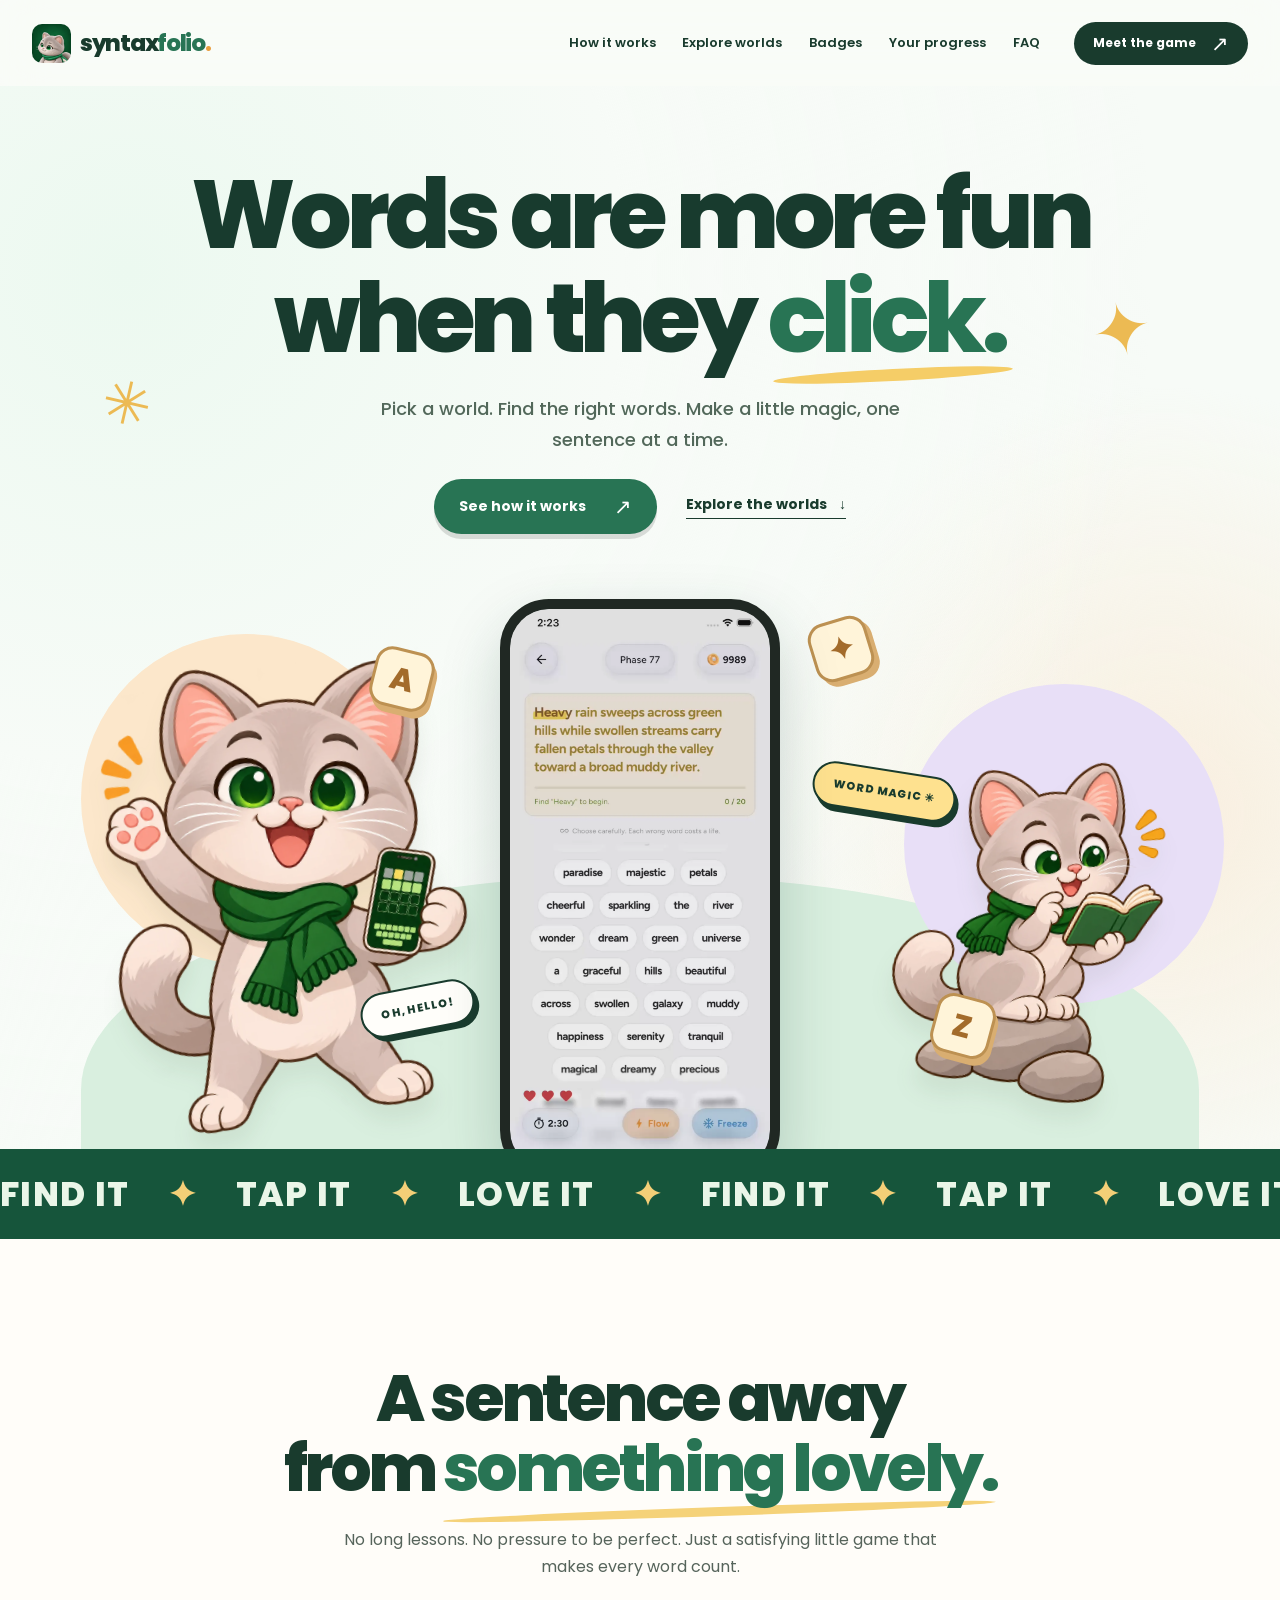
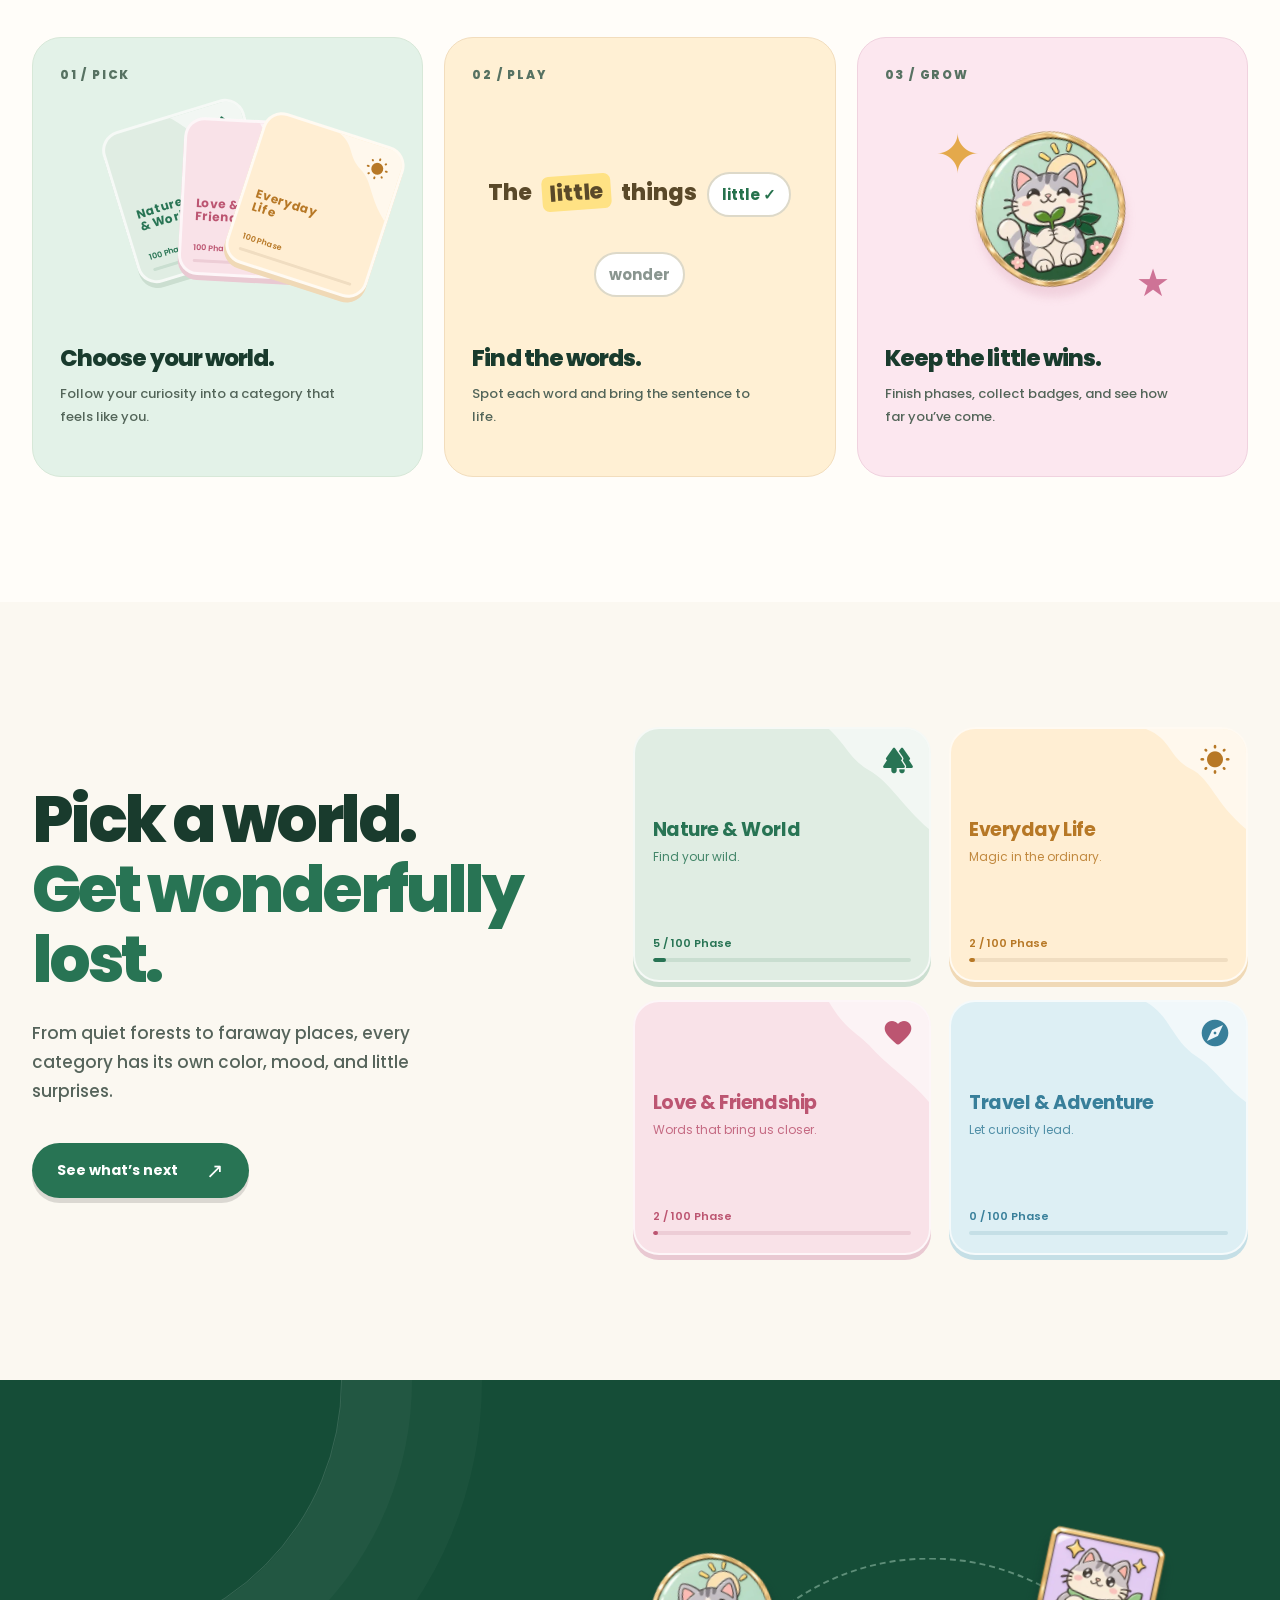
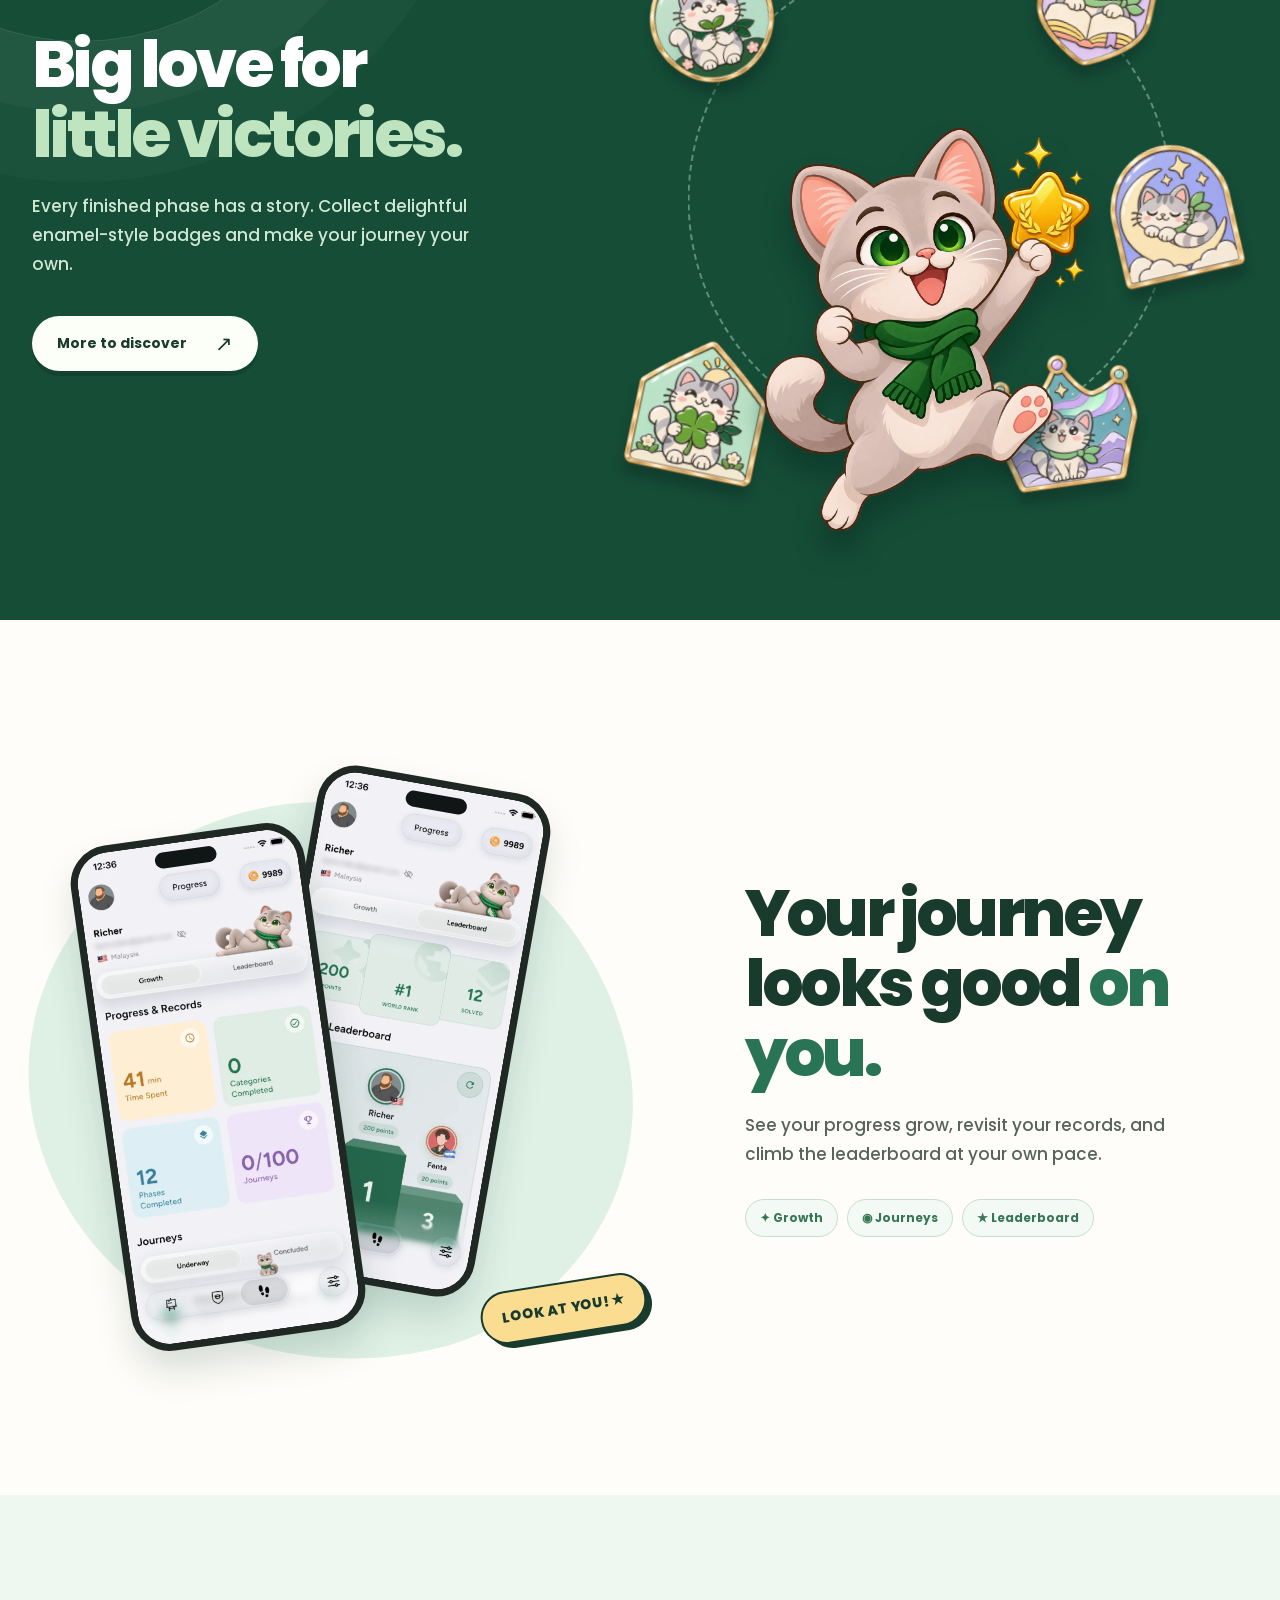
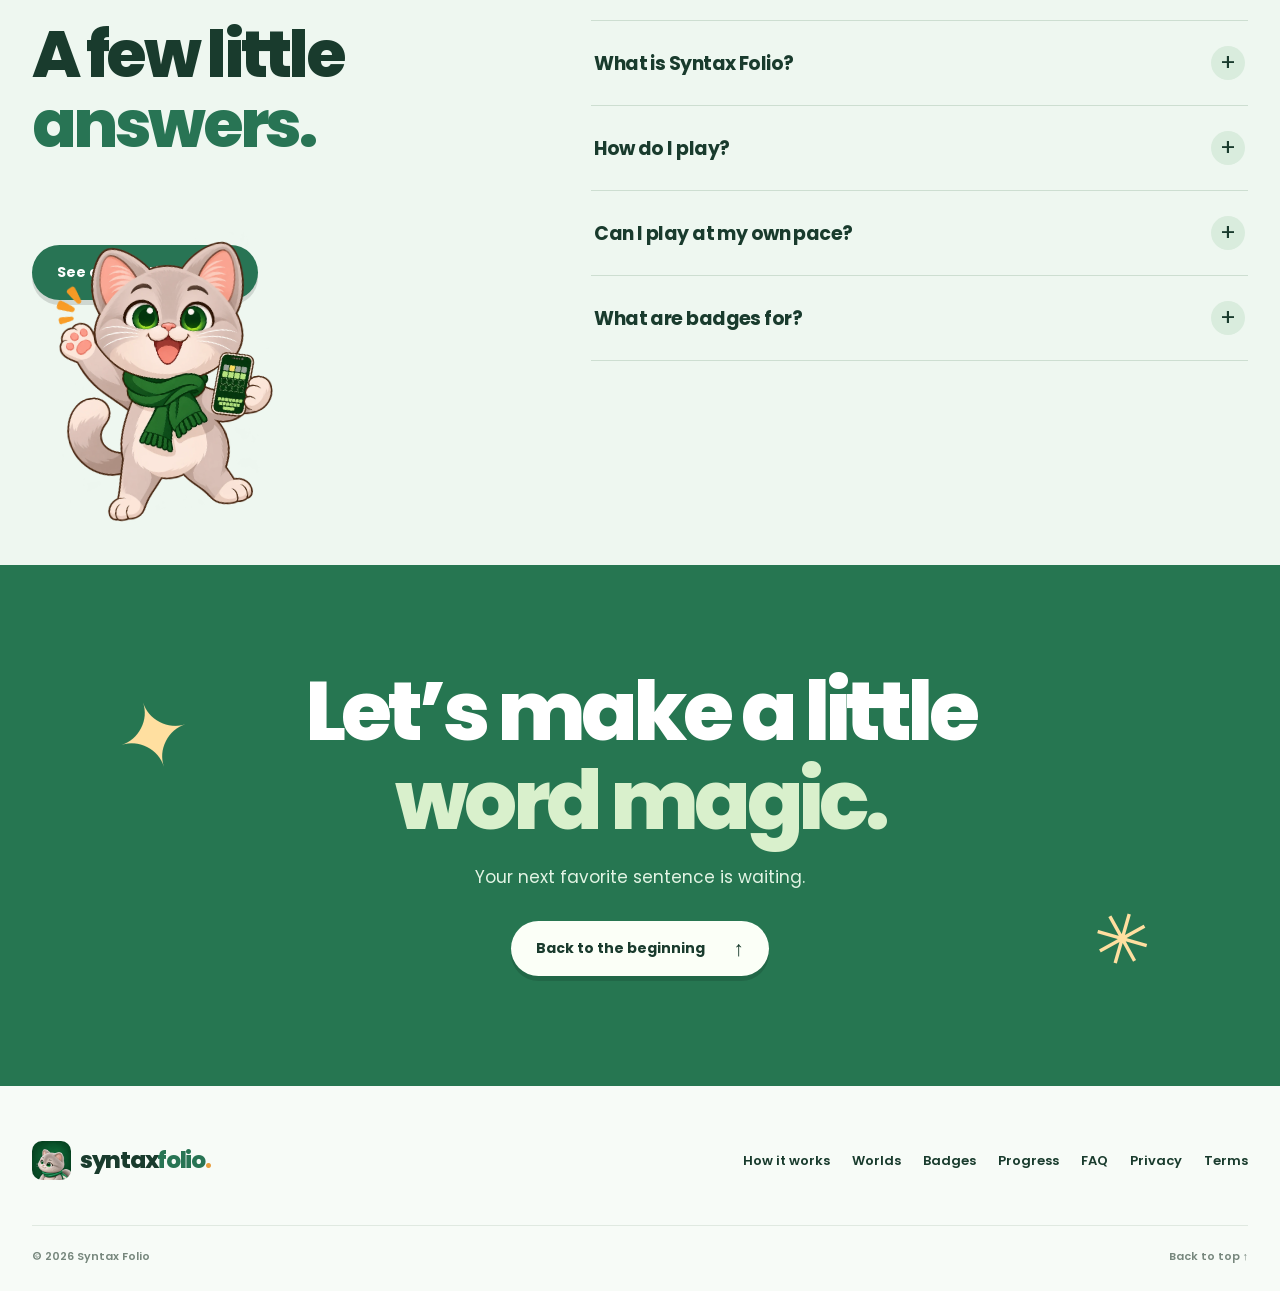
==== commit 9b762aea: "Added FAQ." ====
--- a/index.html
+++ b/index.html
@@ -20,7 +20,7 @@
     <div class="nav-shell page-width">
       <a class="brand" href="#top" aria-label="Syntax Folio, back to top"><span class="brand-mark" aria-hidden="true"><img src="./assets/syntaxfolio_cat_green.png" alt=""></span><span>syntax<span class="brand-accent">folio</span><span class="brand-period">.</span></span></a>
       <button class="menu-toggle" type="button" aria-label="Open menu" aria-controls="site-nav" aria-expanded="false"><span></span><span></span><span></span></button>
-      <nav class="site-nav" id="site-nav" aria-label="Main navigation"><a href="#how-it-works">How it works</a><a href="#worlds">Explore worlds</a><a href="#badges">Badges</a><a href="#progress">Your progress</a><a href="#faq">FAQ</a></nav>
+      <nav class="site-nav" id="site-nav" aria-label="Main navigation"><a href="#how-it-works">How it works</a><a href="#worlds">Explore worlds</a><a href="#badges">Badges</a><a href="#progress">Your progress</a><a href="./faq/">FAQ</a></nav>
       <a class="button button-dark nav-cta" href="#how-it-works">Meet the game <span aria-hidden="true">↗</span></a>
     </div>
   </header>
@@ -72,11 +72,11 @@
       <div class="progress-copy"><h2 id="progress-title">Your journey<br>looks good <em>on you.</em></h2><p>See your progress grow, revisit your records, and climb the leaderboard at your own pace.</p><div class="progress-chips"><span>✦ Growth</span><span>◉ Journeys</span><span>★ Leaderboard</span></div></div>
     </section>
     <section class="faq-section section" id="faq" aria-labelledby="faq-title"><div class="page-width faq-layout">
-      <div class="faq-intro"><h2 id="faq-title">A few little<br><em>answers.</em></h2><img src="./assets/cat-hello.webp" alt="Our cat is happy to help" loading="lazy"></div>
+      <div class="faq-intro"><h2 id="faq-title">A few little<br><em>answers.</em></h2><a class="button button-green faq-more" href="./faq/">See all questions <span aria-hidden="true">↗</span></a><img src="./assets/cat-hello.webp" alt="Our cat is happy to help" loading="lazy"></div>
       <div class="faq-list"><details><summary>What is Syntax Folio?<span aria-hidden="true">+</span></summary><p>It’s a word-finding game where you complete sentences, explore themed worlds, and celebrate your progress along the way.</p></details><details><summary>How do I play?<span aria-hidden="true">+</span></summary><p>Choose a category and phase, then tap the correct words in order to complete the sentence. Each phase is a fresh little challenge.</p></details><details><summary>Can I play at my own pace?<span aria-hidden="true">+</span></summary><p>Absolutely. Pick a world whenever you like and return to your journey whenever a little wordplay sounds good.</p></details><details><summary>What are badges for?<span aria-hidden="true">+</span></summary><p>Badges mark the milestones you reach as you play. Collect them and watch your own story take shape.</p></details></div>
     </div></section>
     <section class="final-cta" aria-labelledby="final-title"><div class="page-width final-inner"><span class="final-star final-star-a" aria-hidden="true">✦</span><span class="final-star final-star-b" aria-hidden="true">✳</span><h2 id="final-title">Let’s make a little<br><em>word magic.</em></h2><p>Your next favorite sentence is waiting.</p><a class="button button-light" href="#top">Back to the beginning <span aria-hidden="true">↑</span></a></div></section>
   </main>
-  <footer class="site-footer"><div class="page-width footer-main"><a class="brand" href="#top"><span class="brand-mark" aria-hidden="true"><img src="./assets/syntaxfolio_cat_green.png" alt=""></span><span>syntax<span class="brand-accent">folio</span><span class="brand-period">.</span></span></a><nav aria-label="Footer navigation"><a href="#how-it-works">How it works</a><a href="#worlds">Worlds</a><a href="#badges">Badges</a><a href="#progress">Progress</a><a href="#faq">FAQ</a><a href="./privacy/">Privacy</a><a href="./terms/">Terms</a></nav></div><div class="footer-bottom page-width"><span>© <span id="year">2026</span> Syntax Folio</span><a href="#top">Back to top ↑</a></div></footer>
+  <footer class="site-footer"><div class="page-width footer-main"><a class="brand" href="#top"><span class="brand-mark" aria-hidden="true"><img src="./assets/syntaxfolio_cat_green.png" alt=""></span><span>syntax<span class="brand-accent">folio</span><span class="brand-period">.</span></span></a><nav aria-label="Footer navigation"><a href="#how-it-works">How it works</a><a href="#worlds">Worlds</a><a href="#badges">Badges</a><a href="#progress">Progress</a><a href="./faq/">FAQ</a><a href="./privacy/">Privacy</a><a href="./terms/">Terms</a></nav></div><div class="footer-bottom page-width"><span>© <span id="year">2026</span> Syntax Folio</span><a href="#top">Back to top ↑</a></div></footer>
 </body>
 </html>
--- a/styles.css
+++ b/styles.css
@@ -258,6 +258,17 @@
 .legal-endnote p{margin-bottom:10px;color:var(--body);font-size:15px}
 .legal-footer{border-top:1px solid var(--line)}
 .legal-footer .footer-main{padding-top:38px;padding-bottom:34px}
+.faq-page .legal-intro{position:relative;max-width:none;min-height:320px;padding-right:240px}
+.faq-page .legal-intro>p:not(.eyebrow){max-width:630px}
+.faq-hero-cat{position:absolute;right:18px;bottom:12px;width:205px;max-height:255px;object-fit:contain}
+.faq-page .legal-content section{margin-bottom:46px;padding-bottom:0;border-bottom:0}
+.faq-page .legal-content h2{margin-bottom:19px}
+.faq-page .faq-list summary{padding:20px 3px;font-size:17px;line-height:1.4}
+.faq-page .faq-list details p{margin:0 52px 23px 3px;font-size:15px;line-height:1.75}
+.faq-page .faq-list details p+p{margin-top:-10px}
+.faq-page .faq-list details a{color:var(--green);text-decoration:underline;text-underline-offset:4px}
+.faq-page .legal-endnote{padding-top:5px}
+.faq-more{margin-top:31px}
 @media(max-width:850px){
   .legal-layout{grid-template-columns:190px minmax(0,1fr);gap:30px}
   .legal-toc{padding:21px 18px}
@@ -273,4 +284,8 @@
   .legal-content section p,.legal-content li{font-size:15px}
   .legal-content section{margin-bottom:26px;padding-bottom:26px}
   .legal-footer .footer-main{padding-top:30px;padding-bottom:25px}
-}
+  .faq-page .legal-intro{min-height:0;padding-right:0}
+  .faq-hero-cat{display:none}
+  .faq-page .faq-list summary{font-size:16px}
+  .faq-page .faq-list details p{margin-right:45px;font-size:14px}
+}
